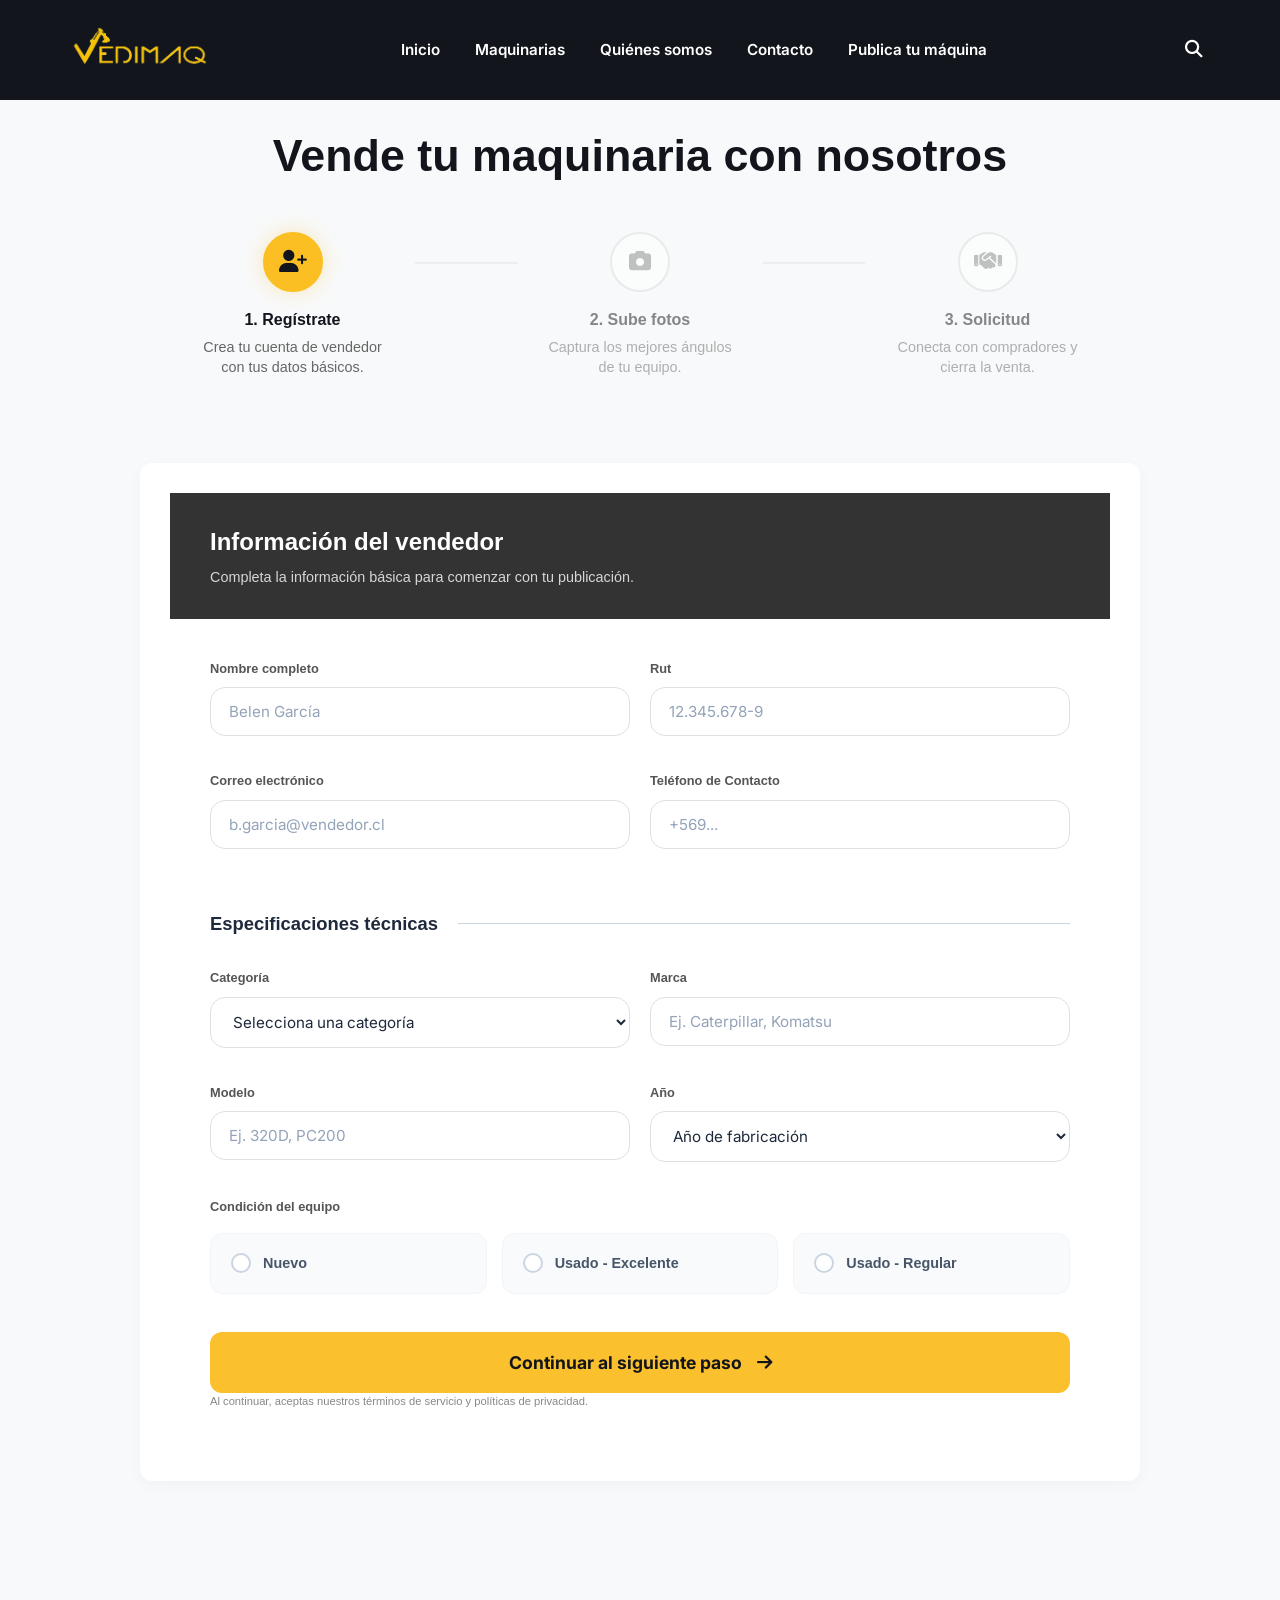
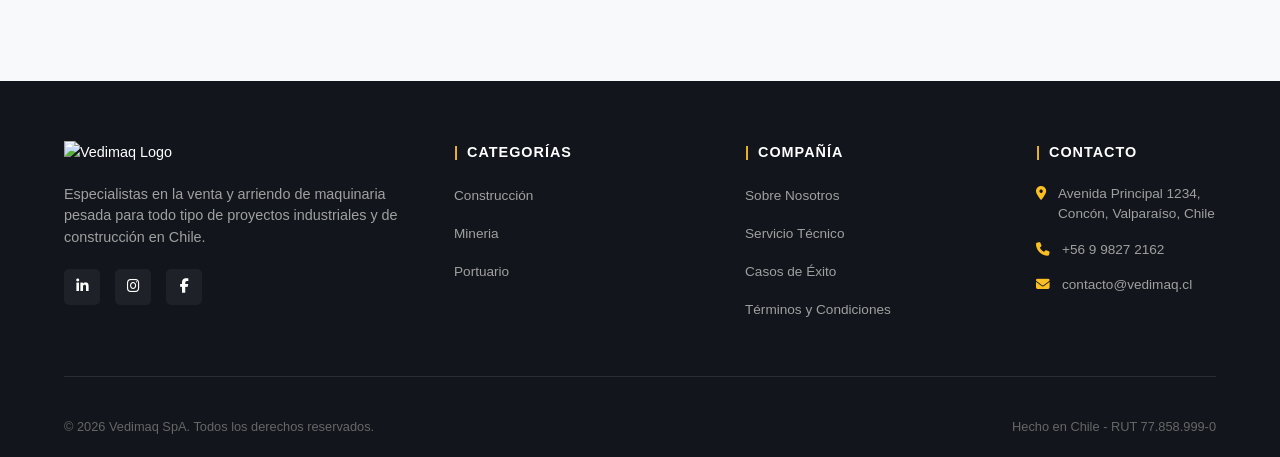
==== index1.html @ e7b6015c "Subiendo archivos del proyecto Vedimaq" ====
<!DOCTYPE html>
<html lang="es">

<head>
    <link rel="icon" type="image/x-icon" href="img-vedimaq/V-img.vedimac(1).png">
    <meta charset="UTF-8">
    <meta name="viewport" content="width=device-width, initial-scale=1.0">
    <title>Vedimaq — Maquinarias de alto rendimiento</title>
    <link rel="stylesheet" href="style.css">
    <link rel="stylesheet" href="style1.css">
    <link rel="stylesheet" href="quote-drawer.css">
    <link rel="stylesheet" href="https://cdnjs.cloudflare.com/ajax/libs/font-awesome/6.4.0/css/all.min.css">
</head>

<body>

    <header>
        <nav class="navbar">
            <div class="logo">
                <a href="index.html">
                    <img src="img-vedimaq/Vedimaq.logo-original.png" alt="Vedimaq Logo">
                </a>
            </div>

            <ul class="nav-links" id="navLinks">
                <li><a href="index.html">Inicio</a></li>
                <li><a href="index2.html">Maquinarias</a></li>
                <li><a href="index.html#nosotros">Quiénes somos</a></li>
                <li><a href="index.html#contacto">Contacto</a></li>
                <li><a href="index1.html">Publica tu máquina</a></li>
            </ul>

            <div class="header-actions">
                <div class="search-container" id="searchContainer">
                    <input type="text" class="search-input" id="searchInput" placeholder="Buscar maquinaria...">
                    <button type="button" class="search-icon-btn" id="searchIconBtn"><i
                            class="fa-solid fa-magnifying-glass"></i></button>
                </div>
                <div class="hamburger" id="hamburger">
                    <span></span>
                    <span></span>
                    <span></span>
                </div>
            </div>
        </nav>
    </header>

    <!-- PUBLISH FLOW MAIN -->
    <main class="publish-flow-main">
        <div class="container pb-container">
            <div class="vender-main-title">
                <h1>Vende tu maquinaria con nosotros</h1>
            </div>

            <!-- STEPS INDICATOR (RESTRUCTURED) -->
            <div class="pb-stepper-container">
                <div class="pb-step-item active" id="pbStepTab1" onclick="showPbStep(1)">
                    <div class="step-icon-circle"><i class="fa-solid fa-user-plus"></i></div>
                    <div class="step-info">
                        <h4>1. Regístrate</h4>
                        <p class="step-desc">Crea tu cuenta de vendedor con tus datos básicos.</p>
                    </div>
                </div>
                <div class="pb-step-line-v2" id="pbStepLine1"></div>
                <div class="pb-step-item" id="pbStepTab2" onclick="showPbStep(2)">
                    <div class="step-icon-circle"><i class="fa-solid fa-camera"></i></div>
                    <div class="step-info">
                        <h4>2. Sube fotos</h4>
                        <p class="step-desc">Captura los mejores ángulos de tu equipo.</p>
                    </div>
                </div>
                <div class="pb-step-line-v2" id="pbStepLine2"></div>
                <div class="pb-step-item" id="pbStepTab3" onclick="showPbStep(3)">
                    <div class="step-icon-circle"><i class="fa-solid fa-handshake"></i></div>
                    <div class="step-info">
                        <h4>3. Solicitud</h4>
                        <p class="step-desc">Conecta con compradores y cierra la venta.</p>
                    </div>
                </div>
            </div>

            <!-- CONTENT STEP 1: DETALLES -->
            <div id="pbStep1" class="pb-content-step active">
                <div class="pb-card pb-step-card-v2">
                    <div class="pb-card-header-dark">
                        <h3>Información del vendedor</h3>
                        <p>Completa la información básica para comenzar con tu publicación.</p>
                    </div>
                    <div class="pb-card-body">
                        <!-- Vendedor Info -->
                        <div class="pb-form-row">
                            <div class="pb-form-group">
                                <label>Nombre completo</label>
                                <input type="text" placeholder="Belen García">
                            </div>
                            <div class="pb-form-group">
                                <label>Rut</label>
                                <input type="text" placeholder="12.345.678-9">
                            </div>
                        </div>
                        <div class="pb-form-row">
                            <div class="pb-form-group">
                                <label>Correo electrónico</label>
                                <input type="email" placeholder="b.garcia@vendedor.cl">
                            </div>
                            <div class="pb-form-group">
                                <label>Teléfono de Contacto</label>
                                <input type="tel" placeholder="+569...">
                            </div>
                        </div>

                        <!-- Section Divider -->
                        <div class="pb-section-title">
                            <span>Especificaciones técnicas</span>
                            <div class="pb-title-line"></div>
                        </div>

                        <!-- Especificaciones -->
                        <div class="pb-form-row">
                            <div class="pb-form-group">
                                <label>Categoría</label>
                                <select class="pb-select">
                                    <option value="" disabled selected>Selecciona una categoría</option>
                                    <option value="excavadora">Excavadora</option>
                                    <option value="retroexcavadora">Retroexcavadora</option>
                                    <option value="bulldozer">Bulldozer</option>
                                </select>
                            </div>
                            <div class="pb-form-group">
                                <label>Marca</label>
                                <input type="text" placeholder="Ej. Caterpillar, Komatsu">
                            </div>
                        </div>
                        <div class="pb-form-row">
                            <div class="pb-form-group">
                                <label>Modelo</label>
                                <input type="text" placeholder="Ej. 320D, PC200">
                            </div>
                            <div class="pb-form-group">
                                <label>Año</label>
                                <select class="pb-select">
                                    <option value="" disabled selected>Año de fabricación</option>
                                    <option value="2024">2024</option>
                                    <option value="2023">2023</option>
                                    <option value="2022">2022</option>
                                    <option value="2021">2021</option>
                                    <option value="2020">2020</option>
                                    <option value="2019">2019</option>
                                    <option value="2018">2018</option>
                                    <option value="2017">2017</option>
                                    <option value="2016">2016</option>
                                    <option value="2015">2015</option>
                                    <option value="2014">2014</option>
                                </select>
                            </div>
                        </div>

                        <!-- Condición -->
                        <div class="pb-form-group">
                            <label>Condición del equipo</label>
                            <div class="condition-selector-v2">
                                <label class="condition-option-v2">
                                    <input type="radio" name="condition" value="nuevo">
                                    <span class="condition-box-v2"><span class="radio-circle"></span> Nuevo</span>
                                </label>
                                <label class="condition-option-v2">
                                    <input type="radio" name="condition" value="excelente">
                                    <span class="condition-box-v2"><span class="radio-circle"></span> Usado -
                                        Excelente</span>
                                </label>
                                <label class="condition-option-v2">
                                    <input type="radio" name="condition" value="regular">
                                    <span class="condition-box-v2"><span class="radio-circle"></span> Usado -
                                        Regular</span>
                                </label>
                            </div>
                        </div>

                        <button class="btn-yellow-full mt-4" onclick="showPbStep(2)">Continuar al siguiente paso <i
                                class="fa-solid fa-arrow-right"></i></button>
                        <p class="terms-text" style="font-size: 0.7rem; color: #888;">Al continuar, aceptas nuestros
                            términos de servicio y políticas de privacidad.</p>
                    </div>
                </div>
            </div>

            <!-- CONTENT STEP 2 -->
            <div id="pbStep2" class="pb-content-step" style="display: none;">
                <div class="pb-row">
                    <!-- Left Column -->
                    <div class="pb-col-left">
                        <div class="pb-card pb-white-card">
                            <div class="pb-card-header-clean">
                                <i class="fa-solid fa-location-dot"
                                    style="color: var(--yellow); margin-right: 10px;"></i>
                                <b>Detalles Técnicos y Ubicación</b>
                            </div>
                            <div class="pb-form-row">
                                <div class="pb-form-group">
                                    <label>Horas de uso / Km</label>
                                    <div class="pb-input-with-suffix">
                                        <input type="number" placeholder="Ej: 5200">
                                        <span class="suffix">HRS</span>
                                    </div>
                                </div>
                                <div class="pb-form-group">
                                    <label>Ubicación actual</label>
                                    <div class="pb-input-with-icon">
                                        <i class="fa-solid fa-location-dot"></i>
                                        <input type="text" placeholder="Ciudad, Región">
                                    </div>
                                </div>
                            </div>
                            <div class="pb-form-group">
                                <label>Accesorios </label>
                                <textarea rows="3"
                                    placeholder="Describa cucharas, martillos, terceras funciones, etc."></textarea>
                            </div>
                            <div class="pb-alert">
                                <i class="fa-solid fa-circle-info"></i>
                                <p>Incluir detalles como el historial de mantenimiento aumenta un 30% las posibilidades
                                    de venta.</p>
                            </div>
                        </div>

                        <div class="pb-card pb-white-card">
                            <div class="pb-card-header-clean">
                                <i class="fa-solid fa-image" style="color: var(--yellow); margin-right: 10px;"></i>
                                <b>Fotos y Multimedia</b>
                            </div>
                            <div class="pb-dragger">
                                <div class="dragger-icon">
                                    <i class="fa-solid fa-cloud-arrow-up"></i>
                                </div>
                                <h4>Arrastra tus fotos aquí</h4>
                                <p>Formatos soportados: JPG, PNG. Mínimo 4 fotos<br>(frente, perfiles, cabina, motor).
                                </p>
                                <button class="btn-dragger">Seleccionar archivos</button>
                            </div>

                            <div class="pb-gallery">
                                <div class="pb-gallery-item">
                                    <img src="img-vedimaq/grid-bg.png" alt="foto">
                                    <div class="badge-principal">PRINCIPAL</div>
                                </div>
                                <div class="pb-gallery-item empty">
                                    <i class="fa-solid fa-plus"></i>
                                </div>
                                <div class="pb-gallery-item empty">
                                    <i class="fa-solid fa-plus"></i>
                                </div>
                                <div class="pb-gallery-item empty">
                                    <i class="fa-solid fa-plus"></i>
                                </div>
                            </div>
                        </div>
                    </div>

                    <!-- Right Column -->
                    <div class="pb-col-right">
                        <div class="pb-summary-card">
                            <h3>Resumen de publicación</h3>
                            <div class="pb-summary-item">
                                <span class="label">PRECIO VENTA</span>
                                <div class="val-row">
                                    <input type="text" class="input-lg" value="$ 0">
                                    <i class="fa-solid fa-pencil pencil-icon" style="color: #fbc02d;"></i>
                                </div>
                                <span class="help-text">El precio final será validado por nuestro equipo
                                    comercial.</span>
                            </div>

                            <div class="pb-summary-item mt-4">
                                <div class="pb-map-box">
                                    <span class="label">MAPA DE UBICACIÓN</span>
                                    <div class="map-placeholder">
                                        <img src="img-vedimaq/grid-bg.png" alt="map">
                                        <i class="fa-solid fa-location-dot map-pin"></i>
                                    </div>
                                </div>
                            </div>

                            <div class="pb-summary-item mt-4">
                                <div class="pb-garantia-box">
                                    <i class="fa-solid fa-shield-check"></i>
                                    <div>
                                        <h4>Garantía Vedimaq</h4>
                                        <p>Todas las publicaciones pasan por un filtro técnico antes de ser activadas.
                                        </p>
                                    </div>
                                </div>
                            </div>

                            <div class="mt-4">
                                <button class="btn-yellow-full" onclick="showPbStep(3)">Publicar maquinaria <i
                                        class="fa-solid fa-check"></i></button>
                                <button class="btn-ghost-full mt-2" onclick="showPbStep(1)">Regresar al paso
                                    anterior</button>
                                <div class="text-center mt-3">
                                    <a href="#" class="link-cancel">Guardar borrador y salir</a>
                                </div>
                            </div>
                        </div>
                    </div>
                </div>
            </div>

            <!-- CONTENT STEP 3 -->
            <div id="pbStep3" class="pb-content-step" style="display: none;">
                <div class="pb-success-box">
                    <div class="success-icon-large">
                        <i class="fa-regular fa-circle-check"></i>
                    </div>
                    <h2>¡Solicitud Recibida!</h2>
                    <p class="desc">Gracias por confiar en Vedimaq. Tu maquinaria entrará en un proceso de
                        revisión<br>técnica por nuestros expertos. Te contactaremos en un plazo máximo de
                        <strong>48<br>horas</strong> para validar los datos y publicar tu equipo en nuestro marketplace.
                    </p>

                    <div class="pb-success-card">
                        <div class="card-header">
                            <i class="fa-regular fa-file-lines"></i> Resumen de la Maquinaria
                        </div>
                        <div class="card-body">
                            <img src="img-vedimaq/grid-bg.png" alt="Maquina" class="card-img">
                            <div class="card-details">
                                <div class="detail-grid">
                                    <div>
                                        <span class="label">VENDEDOR</span>
                                        <span class="val">Belén García</span>
                                    </div>
                                    <div>
                                        <span class="label">RUT</span>
                                        <span class="val">12.345.678-9</span>
                                    </div>
                                    <div>
                                        <span class="label">CORREO</span>
                                        <span class="val">b.garcia@vendedor.cl</span>
                                    </div>
                                    <div>
                                        <span class="label">UBICACIÓN</span>
                                        <span class="val">Concón, Valparaíso, Chile</span>
                                    </div>
                                    <div>
                                        <span class="label">EQUIPO</span>
                                        <span class="val">Excavadora Caterpillar 320D</span>
                                    </div>
                                    <div>
                                        <span class="label">ID SOLICITUD</span>
                                        <span class="val">#VMQ-892341</span>
                                    </div>
                                </div>
                            </div>
                        </div>
                        <div class="card-footer">
                            <span class="badge-revision">PENDIENTE DE REVISIÓN</span>
                            <span class="date-est"><i class="fa-regular fa-clock"></i> Publicación estimada: Miércoles
                                14 de Junio</span>
                        </div>
                    </div>

                    <div class="success-actions">
                        <button class="btn-yellow" onclick="window.location.href='index.html'">Volver al Inicio</button>
                    </div>

                </div>
            </div>

        </div>
    </main>

    <!-- FOOTER -->
    <!-- QUOTE DRAWER (SIDEBAR MODAL) -->
    <div class="quote-drawer-overlay" id="quoteOverlay"></div>
    <div class="quote-drawer" id="quoteDrawer">
        <div class="drawer-header">
            <h3 id="modalTitle">COTIZACIÓN · PASO 1/3</h3>
            <button class="close-drawer" id="closeDrawer"><i class="fa-solid fa-xmark"></i></button>
        </div>

        <!-- STEPS HEADER -->
        <div class="modal-steps">
            <div class="step-item active" id="stepIndicator1">
                <span class="step-num">1</span> 1. DATOS
            </div>
            <div class="step-item" id="stepIndicator2">
                <span class="step-num">2</span> 2. REVISAR
            </div>
            <div class="step-item" id="stepIndicator3">
                <span class="step-num">3</span> 3. ENVIADO
            </div>
        </div>

        <div class="drawer-body">
            <!-- STEP 1: DATOS -->
            <div id="step1Content" class="step-content active">
                <div class="modal-row">
                    <!-- Left: Form -->
                    <div class="modal-col-left">
                        <!-- TABS / SWITCH -->
                        <div class="drawer-tabs">
                            <button type="button" class="drawer-tab active" id="tabCompra">Quiero Comprar</button>
                            <button type="button" class="drawer-tab" id="tabArriendo">Quiero Arrendar</button>
                        </div>

                        <form id="quoteForm">
                            <input type="hidden" id="formType" value="compra">

                            <div class="form-group">
                                <label>Nombre o Empresa *</label>
                                <input type="text" id="inNombre" placeholder="Ej: Juan Pérez / Constructora SpA"
                                    required>
                            </div>

                            <div class="form-row">
                                <div class="form-group">
                                    <label>RUT *</label>
                                    <input type="text" id="inRut" placeholder="12.345.678-9" required>
                                </div>
                                <div class="form-group">
                                    <label>Email *</label>
                                    <input type="email" id="inEmail" placeholder="correo@empresa.cl" required>
                                </div>
                            </div>

                            <div class="form-group">
                                <label>Teléfono de contacto *</label>
                                <input type="tel" id="inTel" placeholder="+56 9 1234 5678" required>
                            </div>

                            <!-- ARRIENDO EXTRA FIELDS -->
                            <div id="arriendoFields" class="arriendo-extra-fields" style="display: none;">
                                <div class="form-group">
                                    <label>Ubicación del Proyecto *</label>
                                    <input type="text" id="inUbicacion" placeholder="Región / Comuna / Faena">
                                </div>

                                <div class="form-row">
                                    <div class="form-group">
                                        <label>Fecha de Inicio *</label>
                                        <input type="date" id="inFechaIni">
                                    </div>
                                    <div class="form-group">
                                        <label>Fecha de Término *</label>
                                        <input type="date" id="inFechaFin">
                                    </div>
                                </div>

                                <div class="duration-badge" id="durationBadge">
                                    <i class="fa-solid fa-clock"></i> Duración total: Selecciona fechas
                                </div>
                            </div>

                            <div class="form-group">
                                <label>Mensaje adicional</label>
                                <textarea id="inMensaje" rows="3"
                                    placeholder="Cuéntanos más sobre tus necesidades: tipo de faena, operador requerido..."></textarea>
                            </div>
                        </form>
                    </div>

                    <!-- Right: Summary Card -->
                    <div class="modal-col-right">
                        <div class="summary-card">
                            <div class="s-label">RESUMEN</div>
                            <div class="s-img">
                                <img id="sImage" src="img-vedimaq/grid-bg.png" alt="Máquina">
                            </div>
                            <div class="s-cat" id="dCategory">Categoría</div>
                            <h4 id="dProductName">Nombre del Equipo</h4>
                            <div class="s-badge" id="sServiceType">SERVICIO: COMPRA</div>

                            <hr class="s-divider">

                            <div class="s-label">PRECIO REFERENCIAL</div>
                            <div class="s-price" id="dProductPrice">Consultar</div>
                        </div>
                    </div>
                </div>

                <div class="drawer-footer">
                    <button type="button" class="btn-cancel" id="btnCancelDrawer">Cancelar</button>
                    <button type="button" class="btn-submit-drawer" id="btnNextStep">Continuar <i
                            class="fa-solid fa-arrow-right"></i></button>
                </div>
            </div>

            <!-- STEP 2: REVISAR -->
            <div id="step2Content" class="step-content" style="display: none;">
                <div class="modal-row">
                    <!-- Left: User Data -->
                    <div class="modal-col-left">
                        <h3 class="step-title">Resumen de Solicitud</h3>
                        <p class="step-desc">Por favor, revise los detalles de su solicitud antes de enviarla.</p>

                        <div class="review-box">
                            <h4 class="rb-title"><i class="fa-solid fa-circle-check" style="color: var(--yellow)"></i>
                                Información del Solicitante</h4>

                            <div class="rb-grid">
                                <div>
                                    <span class="rb-label">NOMBRE COMPLETO</span>
                                    <div class="rb-value" id="rNombre">---</div>
                                </div>
                                <div>
                                    <span class="rb-label">CORREO ELECTRÓNICO</span>
                                    <div class="rb-value" id="rEmail">---</div>
                                </div>
                                <div>
                                    <span class="rb-label">RUT</span>
                                    <div class="rb-value" id="rRut">---</div>
                                </div>
                                <div>
                                    <span class="rb-label">TELÉFONO</span>
                                    <div class="rb-value" id="rTel">---</div>
                                </div>
                            </div>

                            <div id="rArriendoBox" class="rb-arriendo-box" style="display: none;">
                                <span class="rb-label">UBICACIÓN DEL PROYECTO</span>
                                <div class="rb-value" id="rUbicacion">---</div>
                            </div>
                        </div>
                    </div>

                    <!-- Right: Cost Summary -->
                    <div class="modal-col-right">
                        <div class="cost-card">
                            <div class="cc-label">RESUMEN DE COSTOS</div>

                            <div class="cc-row" style="margin-top: 15px;">
                                <span>SUBTOTAL EQUIPO</span>
                                <span class="cc-val" id="cSubtotal">$0</span>
                            </div>
                            <div class="cc-row">
                                <span class="cc-iva">IVA (19%)</span>
                                <span class="cc-iva" id="cIva">$0</span>
                            </div>

                            <hr class="cc-divider">

                            <div class="cc-total-label">TOTAL ESTIMADO</div>
                            <div class="cc-total-val" id="cTotal">$0</div>
                            <div class="cc-iva-included">+ IVA Incluido</div>

                            <button type="button" class="btn-submit-final" id="btnSubmitFinal">
                                Enviar Solicitud <i class="fa-solid fa-arrow-right"></i>
                            </button>

                            <button type="button" class="btn-pdf-ghost">
                                <i class="fa-solid fa-download"></i> DESCARGAR PDF
                            </button>

                            <p class="cc-disclaimer">Al enviar esta solicitud, nuestro equipo técnico se contactará en
                                un plazo máximo de 2 horas hábiles.</p>
                        </div>
                    </div>
                </div>

                <div class="drawer-footer centered">
                    <button type="button" class="btn-link" id="btnPrevStep"><i class="fa-solid fa-arrow-left"></i>
                        Editar datos</button>
                </div>
            </div>

            <!-- STEP 3: ENVIADO -->
            <div id="step3Content" class="step-content text-center" style="display: none; padding: 40px 20px;">
                <div class="success-icon">
                    <i class="fa-solid fa-circle-check"></i>
                </div>
                <h2 class="success-title">¡Cotización enviada correctamente a tu correo!</h2>
                <p class="success-desc">Hemos enviado una copia con el PDF adjunto a <b id="sEmail">tu correo</b>.
                    Nuestro equipo técnico te contactará en menos de 2 horas hábiles.</p>
                <p class="success-folio" id="sFolio">Folio #VM-000000</p>

                <div class="success-actions">
                    <button type="button" class="btn-pdf-outline"><i class="fa-solid fa-download"></i> Descargar
                        PDF</button>
                    <button type="button" class="btn-submit-final" id="btnFinishModal">Ver más maquinaria</button>
                </div>
            </div>
        </div>
    </div>

    <footer class="main-footer">
        <div class="footer-container">
            <div class="footer-brand">
                <img src="img-vedimaq/vedimaq.logo-original.png" alt="Vedimaq Logo" class="footer-logo">
                <p>Especialistas en la venta y arriendo de maquinaria pesada para todo tipo de proyectos industriales y
                    de construcción en Chile.</p>
                <div class="social-icons">
                    <a href="#"><i class="fa-brands fa-linkedin-in"></i></a>
                    <a href="#"><i class="fa-brands fa-instagram"></i></a>
                    <a href="#"><i class="fa-brands fa-facebook-f"></i></a>
                </div>
            </div>

            <div class="footer-links-container">
                <div class="footer-column">
                    <h4>CATEGORÍAS</h4>
                    <ul>
                        <li><a href="#">Construcción</a></li>
                        <li><a href="#">Mineria</a></li>
                        <li><a href="#">Portuario</a></li>
                    </ul>
                </div>

                <div class="footer-column">
                    <h4>COMPAÑÍA</h4>
                    <ul>
                        <li><a href="#">Sobre Nosotros</a></li>
                        <li><a href="index3.html">Servicio Técnico</a></li>
                        <li><a href="#">Casos de Éxito</a></li>
                        <li><a href="#">Términos y Condiciones</a></li>
                    </ul>
                </div>

                <div class="footer-column contact-column">
                    <h4>CONTACTO</h4>
                    <ul>
                        <li><i class="fa-solid fa-location-dot"></i> Avenida Principal 1234,<br>Concón, Valparaíso,
                            Chile</li>
                        <li><i class="fa-solid fa-phone"></i> +56 9 9827 2162</li>
                        <li><i class="fa-solid fa-envelope"></i> contacto@vedimaq.cl</li>
                    </ul>
                </div>
            </div>
        </div>
        <div class="footer-bottom">
            <p>© 2026 Vedimaq SpA. Todos los derechos reservados.</p>
            <p>Hecho en Chile - RUT 77.858.999-0</p>
        </div>
    </footer>

    <script src="script.js"></script>
</body>

</html>
---- style.css ----
@import url('https://fonts.googleapis.com/css2?family=Inter:wght@400;600;700&display=swap');

:root {
    --dark: #12151B;
    --yellow: #FBBF24;
    --light: #F5F5F5;
    --white: #FFFFFF;
}

* {
    margin: 0;
    padding: 0;
    box-sizing: border-box;
    font-family: 'Segoe UI', Tahoma, Geneva, Verdana, sans-serif;
}

body {
    background-color: var(--white);
    color: var(--dark);
    line-height: 1.6;
}

/* NAVBAR & HEADER */
header {
    background-color: var(--dark);
    padding: 1rem 5%;
    position: fixed;
    width: 100%;
    top: 0;
    z-index: 1000;
}

.navbar {
    display: flex;
    justify-content: space-between;
    align-items: center;
}

.logo img {
    max-height: 60px; /* Increased logo size */
    width: auto;
}

.nav-links {
    display: flex;
    list-style: none;
    gap: 35px; /* Slightly more gap */
}

.nav-links a {
    color: #FFFFFF !important; /* Force white color */
    text-decoration: none;
    font-family: 'Inter', sans-serif;
    font-weight: 600; /* SemiBold */
    font-size: 0.95rem; /* Slightly larger */
    transition: color 0.3s, opacity 0.3s;
}

.nav-links a:hover {
    color: var(--yellow) !important;
    opacity: 0.9;
}

.header-actions {
    display: flex;
    align-items: center;
    gap: 20px;
}

.search-container {
    display: flex;
    align-items: center;
    background-color: transparent;
    border-radius: 20px;
    padding: 2px;
    transition: all 0.3s cubic-bezier(0.25, 0.8, 0.25, 1);
    border: 1px solid transparent;
}

.search-container.active {
    background-color: rgba(255, 255, 255, 0.05);
    border-color: rgba(255, 255, 255, 0.2);
}

.search-input {
    width: 0;
    opacity: 0;
    border: none;
    background: transparent;
    color: var(--white);
    outline: none;
    padding: 0;
    transition: all 0.3s cubic-bezier(0.25, 0.8, 0.25, 1);
}

.search-container.active .search-input {
    width: 180px;
    opacity: 1;
    padding: 5px 15px;
}

.search-input::placeholder {
    color: #888;
}

.search-icon-btn {
    background: none;
    border: none;
    color: var(--white);
    font-size: 1.1rem;
    cursor: pointer;
    padding: 8px 10px;
    transition: color 0.3s;
}

.search-icon-btn:hover {
    color: var(--yellow);
}

/* HERO SECTION */
.hero {
    background-color: var(--dark);
    min-height: 60vh;
    padding: 120px 5% 80px;
    color: var(--white);
}

.hero-main {
    display: flex;
    justify-content: space-between;
    align-items: center;
    margin-bottom: 60px;
    gap: 40px;
}

.hero-content {
    flex: 1;
    max-width: 600px;
}

.badge {
    display: inline-block;
    border: 1px solid rgba(251, 191, 36, 0.5);
    color: var(--yellow);
    padding: 6px 15px;
    border-radius: 20px;
    font-size: 0.75rem;
    font-weight: bold;
    margin-bottom: 25px;
    letter-spacing: 1px;
}

.badge i {
    margin-right: 5px;
}

.hero h1 {
    font-size: 3.5rem;
    line-height: 1.1;
    margin-bottom: 20px;
}

.hero h1 span {
    color: var(--yellow);
}

.hero p {
    font-size: 1.1rem;
    color: #ccc;
    margin-bottom: 30px;
    line-height: 1.6;
}

.btn-primary {
    background-color: var(--yellow);
    color: var(--dark);
    padding: 12px 25px;
    border: none;
    border-radius: 5px;
    font-weight: bold;
    text-decoration: none;
    display: inline-flex;
    align-items: center;
    gap: 10px;
    transition: background-color 0.3s;
}

.btn-primary:hover {
    background-color: #e5a913;
}

.hero-content .btn-primary {
    width: auto;
    max-width: 250px;
    padding: 15px 40px;
    justify-content: center;
}

.hero-image {
    flex: 1.2;
    display: flex;
    justify-content: center;
    align-items: center;
    position: relative; /* For the glow */
}

.hero-machinery {
    width: 100%;
    max-width: 650px;
    height: auto;
    object-fit: contain;
    filter: drop-shadow(0 0 20px rgba(251, 191, 36, 0.1));
    position: relative;
    z-index: 2;
}

.glow-circle {
    width: 450px;
    height: 450px;
    background: radial-gradient(circle, rgba(251, 191, 36, 0.15) 0%, rgba(251, 191, 36, 0) 70%);
    border-radius: 50%;
    position: absolute;
    top: -60px; /* Moved up as requested */
    z-index: 1;
}

/* Features Section */
.features-section {
    background-color: #F5F5F5;
    padding: 60px 5% 60px; /* Increased top padding */
    position: relative;
    z-index: 10;
}

.hero-features {
    display: grid;
    grid-template-columns: repeat(4, 1fr);
    gap: 20px;
    max-width: 1300px;
    margin: 0 auto;
}

.feature-card {
    background-color: #0B0F1A;
    border: 1px solid rgba(255,255,255,0.05);
    border-radius: 12px;
    padding: 25px 20px;
    display: flex;
    align-items: center;
    gap: 15px;
    transition: all 0.3s cubic-bezier(0.4, 0, 0.2, 1);
    text-decoration: none;
    box-shadow: 0 10px 30px rgba(0,0,0,0.1);
}

.feature-card:hover {
    transform: translateY(-5px);
    background-color: #161b25; /* Slightly lighter on hover */
    border-color: var(--yellow);
    box-shadow: 0 15px 40px rgba(0,0,0,0.2);
}

.feature-card i {
    color: var(--yellow);
    font-size: 1.8rem;
}

.feature-text h4 {
    font-size: 0.95rem;
    color: var(--white);
    margin-bottom: 4px;
    letter-spacing: 0.5px;
    font-weight: 700;
}

.feature-text p {
    font-size: 0.75rem;
    color: #a0a0a0;
    line-height: 1.3;
    font-weight: 500;
}

/* RESPONSIVE (MOBILE) */
.hamburger {
    display: none;
    flex-direction: column;
    cursor: pointer;
    gap: 5px;
}

.hamburger span {
    width: 25px;
    height: 3px;
    background-color: var(--white);
}

@media (max-width: 768px) {
    .hamburger {
        display: flex;
    }

    .nav-links {
        display: none;
        flex-direction: column;
        position: absolute;
        top: 60px;
        left: 0;
        width: 100%;
        background-color: var(--dark);
        padding: 20px;
        text-align: center;
        border-bottom: 1px solid rgba(255,255,255,0.1);
    }

    .nav-links.active {
        display: flex;
    }

    .contact-container {
        flex-direction: column;
    }
    
    .hero-main {
        flex-direction: column;
        text-align: left;
    }

    .hero-image {
        display: none; /* Hide the glow/image on mobile for better spacing */
    }

    .hero h1 {
        font-size: 2.5rem;
    }
    
    .hero {
        padding-top: 100px;
    }

    .hero-features {
        grid-template-columns: repeat(2, 1fr);
    }
}

@media (max-width: 480px) {
    .hero-features {
        grid-template-columns: 1fr;
    }
}

/* SECCIONES COMUNES */
.section-padding {
    padding: 60px 10%;
}

.section-dark {
    background-color: var(--dark);
    color: var(--white);
}

.section-title span {
    color: var(--yellow);
}

/* CATEGORÍAS SECTION */
.categorias-section {
    background-color: #f5f6f8;
    padding: 80px 10%;
}

.categorias-header {
    text-align: center;
    margin-bottom: 50px;
}

.categorias-header h2 {
    font-size: 2.5rem;
    color: var(--dark);
    margin-bottom: 10px;
}

.categorias-header h2 span {
    color: var(--yellow);
}

.categorias-header p {
    color: #666;
    font-size: 1rem;
}

.categorias-grid {
    display: grid;
    grid-template-columns: repeat(3, 1fr);
    gap: 30px;
}

.cat-link-wrapper {
    text-decoration: none;
    color: inherit;
    display: block;
}

.categoria-card {
    background-color: var(--white);
    border-radius: 12px;
    padding: 30px;
    box-shadow: 0 10px 30px rgba(0,0,0,0.05);
    display: flex;
    flex-direction: column;
    height: 100%;
    transition: transform 0.3s, box-shadow 0.3s, border-color 0.3s;
    border: 1px solid transparent;
}

.categoria-card:hover {
    transform: translateY(-5px);
    box-shadow: 0 15px 40px rgba(251, 191, 36, 0.15);
    border-color: var(--yellow);
}

.cat-card-header {
    display: flex;
    justify-content: space-between;
    align-items: flex-start;
    margin-bottom: 25px;
}

.cat-icon-wrapper {
    position: relative;
}

.cat-line {
    width: 25px;
    height: 3px;
    background-color: var(--yellow);
    margin-bottom: 15px;
    border-radius: 2px;
}

.cat-icon-wrapper i {
    font-size: 1.8rem;
    color: var(--yellow);
}

.cat-number {
    font-size: 3.5rem;
    font-weight: 800;
    color: #f0f0f4;
    line-height: 1;
}

.cat-card-body {
    flex-grow: 1;
    margin-bottom: 30px;
}

.cat-card-body h3 {
    font-size: 1.1rem;
    color: var(--dark);
    margin-bottom: 20px;
    letter-spacing: 0.5px;
    font-weight: 700;
}

.cat-list {
    list-style: none;
    padding: 0;
}

.cat-list li {
    color: #666;
    font-size: 0.9rem;
    margin-bottom: 15px;
    display: flex;
    align-items: center;
    gap: 10px;
}

.cat-list li i {
    color: var(--yellow);
    font-size: 0.75rem;
}

.cat-card-footer {
    display: flex;
    justify-content: space-between;
    align-items: center;
    padding-top: 20px;
    border-top: 1px solid #f0f0f0;
}

.cat-disponibles {
    font-size: 0.75rem;
    color: #999;
}

.cat-link {
    font-size: 0.8rem;
    font-weight: 700;
    color: var(--dark);
    text-decoration: none;
    display: flex;
    align-items: center;
    gap: 8px;
    transition: color 0.3s;
}

.cat-link:hover {
    color: var(--yellow);
}

@media (max-width: 1024px) {
    .categorias-grid {
        grid-template-columns: repeat(2, 1fr);
    }
}

@media (max-width: 768px) {
    .categorias-grid {
        grid-template-columns: 1fr;
    }
    .categorias-section {
        padding: 60px 5%;
    }
    .categorias-header h2 {
        font-size: 2rem;
    }
}

/* CONTACTO SECTION */
.contacto-section {
    background-color: var(--dark);
    padding: 100px 10%;
    color: var(--white);
}

.contacto-container {
    display: flex;
    justify-content: space-between;
    align-items: flex-start;
    gap: 60px;
}

.contacto-info {
    flex: 1;
    max-width: 500px;
}

.contacto-label {
    color: var(--yellow);
    font-size: 0.85rem;
    font-weight: 700;
    letter-spacing: 1px;
    display: block;
    margin-bottom: 15px;
}

.contacto-header h2 {
    font-size: 2.5rem;
    line-height: 1.2;
    margin-bottom: 20px;
}

.contacto-header p {
    color: #a0a0a0;
    font-size: 0.95rem;
    line-height: 1.6;
    margin-bottom: 40px;
}

.contacto-lista {
    display: flex;
    flex-direction: column;
    gap: 25px;
}

.contacto-item {
    display: flex;
    align-items: center;
    gap: 15px;
}

.contacto-icon {
    width: 45px;
    height: 45px;
    background-color: rgba(255, 255, 255, 0.05);
    border-radius: 8px;
    display: flex;
    justify-content: center;
    align-items: center;
    color: var(--yellow);
    font-size: 1.2rem;
}

.contacto-text span {
    display: block;
    color: #888;
    font-size: 0.7rem;
    letter-spacing: 1px;
    margin-bottom: 3px;
}

.contacto-text p {
    color: var(--white);
    font-size: 0.95rem;
    font-weight: 600;
    margin: 0;
}

.contacto-form-wrapper {
    flex: 1;
    background-color: #1a1d24;
    padding: 40px;
    border-radius: 12px;
    max-width: 500px;
    width: 100%;
}

.contacto-form-wrapper h3 {
    font-size: 1.4rem;
    margin-bottom: 30px;
}

.form-group {
    margin-bottom: 20px;
}

.form-group input,
.form-group textarea {
    width: 100%;
    background-color: rgba(0, 0, 0, 0.2);
    border: 1px solid rgba(255, 255, 255, 0.05);
    padding: 15px 20px;
    border-radius: 8px;
    color: var(--white);
    font-size: 0.95rem;
    transition: border-color 0.3s;
}

.form-group input:focus,
.form-group textarea:focus {
    outline: none;
    border-color: rgba(251, 191, 36, 0.5);
}

.form-group textarea {
    height: 120px;
    resize: vertical;
}

.btn-submit {
    width: 100%;
    background-color: var(--yellow);
    color: var(--dark);
    border: none;
    padding: 15px;
    border-radius: 8px;
    font-size: 1rem;
    font-weight: 700;
    cursor: pointer;
    transition: background-color 0.3s;
}

.btn-submit:hover {
    background-color: #e5a913;
}

@media (max-width: 900px) {
    .contacto-container {
        flex-direction: column;
    }
    .contacto-info,
    .contacto-form-wrapper {
        max-width: 100%;
    }
}

@media (max-width: 768px) {
    .contacto-section {
        padding: 60px 5%;
    }
    .contacto-header h2 {
        font-size: 2rem;
    }
}

/* CONÓCENOS SECTION */
.nosotros-section {
    background-color: var(--white);
    padding: 100px 10%;
    text-align: center;
}

.nosotros-label {
    color: var(--yellow);
    font-size: 0.85rem;
    font-weight: 700;
    letter-spacing: 1.5px;
    display: block;
    margin-bottom: 15px;
}

.nosotros-header h2 {
    font-size: 2.5rem;
    color: var(--dark);
    margin-bottom: 25px;
}

.nosotros-header h2 span {
    color: var(--yellow);
}

.nosotros-header p {
    color: #666;
    font-size: 1rem;
    line-height: 1.6;
    max-width: 800px;
    margin: 0 auto 50px;
}

.nosotros-cards {
    display: grid;
    grid-template-columns: repeat(3, 1fr);
    gap: 30px;
    margin-bottom: 50px;
}

.nosotros-card {
    background-color: #f8f9fa;
    padding: 35px 30px;
    border-radius: 12px;
    text-align: left;
    transition: transform 0.3s;
}

.nosotros-card:hover {
    transform: translateY(-5px);
}

.n-card-icon {
    width: 50px;
    height: 50px;
    background-color: var(--dark);
    border-radius: 12px;
    display: flex;
    justify-content: center;
    align-items: center;
    margin-bottom: 25px;
}

.n-card-icon i {
    color: var(--yellow);
    font-size: 1.4rem;
}

.nosotros-card h4 {
    font-size: 1.1rem;
    color: var(--dark);
    margin-bottom: 15px;
}

.nosotros-card p {
    font-size: 0.9rem;
    color: #666;
    line-height: 1.5;
}

.nosotros-banner {
    background-color: var(--dark);
    border-radius: 12px;
    padding: 40px;
    display: flex;
    align-items: center;
    gap: 30px;
    text-align: left;
}

.n-banner-logo {
    width: 80px;
    height: 80px;
    background-color: var(--yellow);
    border-radius: 50%;
    display: flex;
    justify-content: center;
    align-items: center;
    flex-shrink: 0;
}

.n-banner-logo span {
    color: var(--dark);
    font-weight: 900;
    font-size: 1.8rem;
    letter-spacing: -1px;
}

.n-banner-content h5 {
    color: var(--yellow);
    font-size: 0.85rem;
    font-weight: 700;
    letter-spacing: 1px;
    margin-bottom: 10px;
}

.n-banner-content p {
    color: var(--white);
    font-size: 0.95rem;
    line-height: 1.6;
    margin: 0;
}

/* STATS & TESTIMONIOS SECTION */
.stats-testimonios-section {
    background-color: var(--dark);
    padding: 80px 10%;
    color: var(--white);
}

.stats-grid {
    display: flex;
    justify-content: space-between;
    align-items: center;
    margin-bottom: 80px;
    padding-bottom: 40px;
    border-bottom: 1px solid rgba(255, 255, 255, 0.1);
}

.stat-item {
    text-align: left;
}

.stat-item h3 {
    color: var(--yellow);
    font-size: 2.8rem;
    font-weight: 800;
    margin-bottom: 5px;
    line-height: 1;
}

.stat-item p {
    color: #888;
    font-size: 0.75rem;
    letter-spacing: 1px;
    font-weight: 600;
}

.stat-divider {
    width: 1px;
    height: 50px;
    background-color: rgba(255, 255, 255, 0.1);
}

.testimonios-grid {
    display: grid;
    grid-template-columns: repeat(3, 1fr);
    gap: 30px;
}

.testimonio-card {
    background-color: rgba(255, 255, 255, 0.03);
    border-radius: 12px;
    padding: 35px 30px;
    display: flex;
    flex-direction: column;
}

.test-stars {
    color: var(--yellow);
    font-size: 0.9rem;
    margin-bottom: 20px;
    display: flex;
    gap: 4px;
}

.test-quote {
    color: #e0e0e0;
    font-size: 0.95rem;
    line-height: 1.6;
    font-style: italic;
    margin-bottom: 30px;
    flex-grow: 1;
}

.test-author h4 {
    color: var(--white);
    font-size: 0.95rem;
    margin-bottom: 5px;
}

.test-author span {
    color: #888;
    font-size: 0.8rem;
}

/* RESPONSIVE */
@media (max-width: 900px) {
    .nosotros-cards {
        grid-template-columns: repeat(2, 1fr);
    }
    .nosotros-banner {
        flex-direction: column;
        text-align: center;
        padding: 30px 20px;
    }
    .stats-grid {
        flex-wrap: wrap;
        gap: 30px;
    }
    .stat-divider {
        display: none;
    }
    .stat-item {
        width: 45%;
        text-align: center;
    }
    .testimonios-grid {
        grid-template-columns: repeat(2, 1fr);
    }
}

@media (max-width: 768px) {
    .nosotros-cards {
        grid-template-columns: 1fr;
    }
    .testimonios-grid {
        grid-template-columns: 1fr;
    }
    .stat-item {
        width: 100%;
        text-align: left; /* Keep left alignment on mobile similar to image */
    }
    .nosotros-header h2 {
        font-size: 2rem;
    }
}

/* MEJORES PRODUCTOS SECTION */
.productos-section {
    background-color: #fcfcfc;
    padding: 80px 10%;
}

.productos-header {
    display: flex;
    justify-content: space-between;
    align-items: flex-end;
    margin-bottom: 50px;
    flex-wrap: wrap;
    gap: 20px;
}

.p-header-text h2 {
    font-size: 2.5rem;
    color: var(--dark);
    margin-bottom: 10px;
}

.p-header-text h2 span {
    color: var(--yellow);
}

.p-header-text p {
    color: #666;
    font-size: 1rem;
    margin: 0;
}

.p-link-todos {
    color: var(--yellow);
    font-weight: 700;
    text-decoration: none;
    font-size: 0.95rem;
    display: flex;
    align-items: center;
    gap: 8px;
    transition: color 0.3s;
}

.p-link-todos:hover {
    color: #d19f18;
}

.product-grid {
    display: grid;
    grid-template-columns: repeat(3, 1fr);
    gap: 30px;
}

.product-card {
    background-color: var(--white);
    border-radius: 12px;
    overflow: hidden;
    transition: transform 0.3s, box-shadow 0.3s;
    display: flex;
    flex-direction: column;
    height: 100%;
    border: 1px solid #f0f0f0;
    cursor: pointer;
}

.product-card:hover {
    transform: translateY(-5px);
    box-shadow: 0 15px 40px rgba(0,0,0,0.1);
}

.product-img {
    position: relative;
    height: 220px;
    background-color: var(--dark);
    overflow: hidden;
}

.badge-top-left {
    position: absolute;
    top: 20px;
    left: 20px;
    font-size: 0.7rem;
    font-weight: 800;
    letter-spacing: 1px;
    color: var(--white);
    z-index: 2;
}

.badge-top-left.yellow-text {
    color: var(--yellow);
}

.badge-top-right {
    position: absolute;
    top: 20px;
    right: 20px;
    font-size: 0.65rem;
    font-weight: 800;
    letter-spacing: 1px;
    padding: 4px 8px;
    border-radius: 4px;
    z-index: 2;
}

.white-bg {
    background-color: var(--white);
    color: var(--dark);
}

.dark-bg {
    background-color: #2a2d34;
    color: var(--yellow);
}

.grid-bg {
    width: 100%;
    height: 100%;
    background-image: linear-gradient(rgba(255,255,255,0.05) 1px, transparent 1px),
    linear-gradient(90deg, rgba(255,255,255,0.05) 1px, transparent 1px);
    background-size: 25px 25px;
    background-position: center;
    display: flex;
    justify-content: center;
    align-items: center;
}

.tractor-icon {
    font-size: 6rem;
    color: transparent;
    -webkit-text-stroke: 2px var(--yellow);
    opacity: 0.9;
}

.product-info {
    padding: 25px 30px;
    display: flex;
    flex-direction: column;
    flex-grow: 1;
}

.p-info-header {
    display: flex;
    justify-content: space-between;
    align-items: center;
    margin-bottom: 15px;
}

.p-category {
    font-size: 0.7rem;
    color: #999;
    font-weight: 700;
    letter-spacing: 1px;
}

.badge-status {
    font-size: 0.65rem;
    font-weight: 800;
    padding: 4px 8px;
    border-radius: 4px;
    letter-spacing: 0.5px;
}

.yellow-bg {
    background-color: var(--yellow);
    color: var(--dark);
}

.product-info h3 {
    font-size: 1.25rem;
    color: var(--dark);
    margin-bottom: 25px;
}

.p-specs {
    display: grid;
    grid-template-columns: 1fr 1fr;
    gap: 15px 10px;
    margin-bottom: 30px;
}

.spec-item {
    display: flex;
    flex-direction: column;
    gap: 3px;
}

.spec-label {
    font-size: 0.65rem;
    color: #999;
    font-weight: 700;
    letter-spacing: 1px;
}

.spec-value {
    font-size: 0.85rem;
    color: var(--dark);
    font-weight: 600;
}

.p-footer {
    display: flex;
    justify-content: space-between;
    align-items: flex-end;
    margin-top: auto;
    padding-top: 25px;
    border-top: 1px solid #f0f0f0;
}

.p-price {
    display: flex;
    flex-direction: column;
}

.price-label {
    font-size: 0.65rem;
    color: #999;
    font-weight: 700;
    letter-spacing: 1px;
    margin-bottom: 4px;
}

.price-main {
    font-size: 1.3rem;
    font-weight: 800;
    color: var(--dark);
    line-height: 1;
    margin-bottom: 4px;
}

.price-sub {
    font-size: 0.75rem;
    color: #999;
}

.btn-cotizar-small {
    background-color: var(--yellow);
    color: var(--dark);
    border: none;
    padding: 8px 20px;
    border-radius: 6px;
    font-size: 0.85rem;
    font-weight: 700;
    cursor: pointer;
    transition: background-color 0.3s;
}

.btn-cotizar-small:hover {
    background-color: #e5a913;
}

@media (max-width: 1024px) {
    .product-grid {
        grid-template-columns: repeat(2, 1fr);
    }
}

@media (max-width: 768px) {
    .product-grid {
        grid-template-columns: 1fr;
    }
    .productos-section {
        padding: 60px 5%;
    }
    .p-header-text h2 {
        font-size: 2rem;
    }
    .p-link-todos {
        width: 100%;
        margin-top: 10px;
    }
}

/* FOOTER */
.main-footer {
    background-color: var(--dark);
    color: var(--white);
    padding: 60px 5% 20px;
    font-size: 0.9rem;
    margin-top: 60px;
}

.footer-container {
    display: flex;
    justify-content: space-between;
    flex-wrap: wrap;
    gap: 40px;
    margin-bottom: 40px;
    border-bottom: 1px solid rgba(255, 255, 255, 0.1);
    padding-bottom: 40px;
}

.footer-brand {
    flex: 1;
    min-width: 250px;
    max-width: 350px;
}

.footer-logo {
    width: 150px;
    margin-bottom: 20px;
}

.footer-brand p {
    color: #a0a0a0;
    margin-bottom: 20px;
    line-height: 1.5;
}

.social-icons {
    display: flex;
    gap: 15px;
}

.social-icons a {
    display: flex;
    align-items: center;
    justify-content: center;
    width: 36px;
    height: 36px;
    background-color: rgba(255, 255, 255, 0.05);
    color: var(--white);
    border-radius: 5px;
    text-decoration: none;
    transition: background-color 0.3s;
}

.social-icons a:hover {
    background-color: var(--yellow);
    color: var(--dark);
}

.footer-links-container {
    display: flex;
    flex: 2;
    justify-content: space-between;
    flex-wrap: wrap;
    gap: 30px;
}

.footer-column {
    min-width: 180px;
}

.footer-column h4 {
    color: var(--white);
    margin-bottom: 20px;
    font-size: 0.9rem;
    font-weight: 600;
    letter-spacing: 1px;
    display: flex;
    align-items: center;
}

.footer-column h4::before {
    content: '|';
    color: var(--yellow);
    margin-right: 8px;
    font-weight: bold;
}

.footer-column ul {
    list-style: none;
}

.footer-column ul li {
    margin-bottom: 15px;
}

.footer-column ul li a {
    color: #a0a0a0;
    text-decoration: none;
    transition: color 0.3s;
    font-size: 0.85rem;
}

.footer-column ul li a:hover {
    color: var(--yellow);
}

.contact-column ul li {
    display: flex;
    gap: 12px;
    color: #a0a0a0;
    align-items: flex-start;
    font-size: 0.85rem;
    line-height: 1.5;
}

.contact-column ul li i {
    color: var(--yellow);
    margin-top: 3px;
}

.footer-bottom {
    display: flex;
    justify-content: space-between;
    align-items: center;
    flex-wrap: wrap;
    gap: 20px;
    color: #666;
    font-size: 0.8rem;
}

@media (max-width: 900px) {
    .footer-container {
        flex-direction: column;
    }
    .footer-links-container {
        flex-direction: column;
        gap: 40px;
    }
}

/* RESPONSIVE HERO (MOBILE) */
@media (max-width: 768px) {
    .hero {
        position: relative;
        overflow: hidden;
        padding-top: 140px;
        min-height: 80vh;
        display: flex;
        align-items: center;
    }

    .hero-main {
        flex-direction: column;
        text-align: center;
        gap: 20px;
    }

    .hero-image {
        position: absolute;
        bottom: -50px;
        right: -100px;
        width: 140%;
        opacity: 0.15;
        z-index: 1;
        pointer-events: none;
    }

    .hero-machinery {
        max-width: 1000px;
    }

    .hero-content {
        position: relative;
        z-index: 10;
        max-width: 100%;
    }

    .hero h1 {
        font-size: 2.8rem;
    }
}

/* ==========================================================================
   ANTIGRAVITY ANIMATIONS
   ========================================================================== */
@keyframes antigravityEntry {
    0% {
        opacity: 0;
        transform: translateY(20px) scale(0.98);
    }
    100% {
        opacity: 1;
        transform: translateY(0) scale(1);
    }
}

.card-entry {
    opacity: 0;
    animation: antigravityEntry 0.6s cubic-bezier(0.23, 1, 0.32, 1) forwards;
}

.page-link.active {
    background-color: var(--yellow) !important;
    color: var(--dark) !important;
    border-color: var(--yellow) !important;
}
---- style1.css ----
/* ==========================================================================
   STYLE1.CSS - PUBLICA TU MÁQUINA (NUEVO FLUJO TIPO ANT DESIGN)
   ========================================================================== */

body {
    background-color: #f8f9fa; /* Fondo gris muy claro para contrastar las cards */
    color: #1A1A1A;
}

.publish-flow-main {
    padding: 120px 5% 100px; /* Space for fixed header */
    background-color: #f8f9fa;
}

/* MAIN TITLE */
.vender-main-title {
    text-align: center;
    margin-bottom: 40px;
}

.vender-main-title h1 {
    font-size: 2.8rem;
    color: var(--dark);
    font-weight: 800;
}

/* STEPPER V2 */
.pb-stepper-container {
    display: flex;
    justify-content: space-between;
    align-items: flex-start;
    max-width: 900px;
    margin: 0 auto 60px;
    gap: 20px;
}

/* CARD V2 WITH DARK HEADER */
.pb-step-card-v2 {
    background-color: #fff;
    border-radius: 20px;
    box-shadow: 0 20px 60px rgba(0, 0, 0, 0.07);
    overflow: hidden;
    margin-bottom: 40px;
}

/* SECTION TITLES */
.pb-section-title {
    display: flex;
    align-items: center;
    gap: 20px;
    margin: 45px 0 30px;
}

.pb-section-title span {
    font-size: 1.15rem;
    font-weight: 700;
    color: #1e293b;
    white-space: nowrap;
}

.pb-title-line {
    flex: 1;
    height: 1px;
    background-color: #cbd5e1;
}

/* FORM REFINEMENTS */
.pb-form-group label {
    font-weight: 600;
    color: #334155;
    font-size: 0.9rem;
    margin-bottom: 10px;
}

.pb-form-group input,
.pb-form-group textarea,
.pb-select {
    background-color: #f4f7f9; /* Precise grey as requested */
    border: 1px solid transparent;
    border-radius: 12px;
    padding: 16px 20px;
    font-size: 1rem;
    color: #1e293b;
    transition: all 0.2s ease-in-out;
}

.pb-form-group input::placeholder {
    color: #94a3b8;
}

.pb-form-group input:focus,
.pb-select:focus {
    background-color: #fff;
    border-color: #fbc02d;
    box-shadow: 0 0 0 4px rgba(251, 192, 45, 0.1);
}

/* CONDITION SELECTOR V2 */
.condition-selector-v2 {
    display: flex;
    gap: 15px;
    margin-top: 15px;
}

.condition-option-v2 {
    flex: 1;
    cursor: pointer;
}

.condition-option-v2 input {
    display: none;
}

.condition-box-v2 {
    display: flex;
    align-items: center;
    gap: 12px;
    padding: 18px 20px;
    background-color: #f8fafc;
    border: 1px solid #f1f5f9;
    border-radius: 12px;
    font-size: 0.9rem;
    font-weight: 600;
    color: #475569;
    transition: all 0.3s;
}

.radio-circle {
    width: 20px;
    height: 20px;
    border: 2px solid #cbd5e1;
    border-radius: 50%;
    display: inline-block;
    position: relative;
    background-color: #fff;
    transition: all 0.3s;
}

.condition-option-v2 input:checked + .condition-box-v2 {
    background-color: #fff;
    border-color: var(--yellow);
    box-shadow: 0 4px 15px rgba(251, 191, 36, 0.1);
}

.condition-option-v2 input:checked + .condition-box-v2 .radio-circle {
    border-color: var(--yellow);
}

.condition-option-v2 input:checked + .condition-box-v2 .radio-circle::after {
    content: '';
    width: 10px;
    height: 10px;
    background-color: var(--yellow);
    border-radius: 50%;
    position: absolute;
    top: 50%;
    left: 50%;
    transform: translate(-50%, -50%);
}

.pb-card-header-dark {
    background-color: #333;
    color: #fff;
    padding: 30px 40px;
    display: block;
}

.pb-card-header-dark h3 {
    font-size: 1.5rem;
    margin-bottom: 5px;
}

.pb-card-header-dark p {
    font-size: 0.9rem;
    opacity: 0.8;
}

.pb-card-body {
    padding: 40px;
}

.pb-step-item {
    flex: 1;
    display: flex;
    flex-direction: column;
    align-items: center;
    text-align: center;
    gap: 15px;
    opacity: 0.5;
    transition: opacity 0.3s;
    cursor: pointer;
}

.pb-step-item.active {
    opacity: 1;
}

.step-icon-circle {
    width: 60px;
    height: 60px;
    background-color: #fff;
    border: 2px solid #ddd;
    border-radius: 50%;
    display: flex;
    justify-content: center;
    align-items: center;
    font-size: 1.4rem;
    color: #888;
    transition: all 0.3s;
}

.pb-step-item.active .step-icon-circle {
    background-color: var(--yellow);
    border-color: var(--yellow);
    color: var(--dark);
    box-shadow: 0 0 20px rgba(251, 191, 36, 0.3);
}

.pb-step-item.completed .step-icon-circle {
    border-color: var(--yellow);
    color: var(--yellow);
}

.step-info h4 {
    font-size: 1rem;
    font-weight: 700;
    margin-bottom: 5px;
    color: var(--dark);
}

.step-desc {
    font-size: 0.8rem;
    color: #888;
    line-height: 1.4;
    max-width: 200px;
}

.pb-step-line-v2 {
    flex: 0.5;
    height: 2px;
    background-color: #eee;
    margin-top: 30px;
}

.pb-step-line-v2.completed {
    background-color: var(--yellow);
}

/* WHITE CARD REFINEMENT */
.pb-white-card {
    background-color: #fff;
    border-radius: 20px;
    box-shadow: 0 10px 40px rgba(0, 0, 0, 0.04);
    overflow: hidden;
    margin-bottom: 30px;
}

.pb-card-header-clean {
    padding: 30px 40px 10px;
    display: flex;
    align-items: center;
    gap: 12px;
}

.pb-card-header-clean i {
    font-size: 1.2rem;
    color: #1e293b;
}

.pb-card-header-clean b {
    font-size: 1.1rem;
    font-weight: 800;
    color: var(--dark);
    line-height: 1;
}

.pb-card-header-clean p {
    color: #888;
    font-size: 0.9rem;
    margin-top: 5px;
}

.pb-container {
    max-width: 1000px;
    margin: 0 auto;
}

/* STEPS (Ant Design Style) */
.pb-steps {
    display: flex;
    justify-content: space-between;
    align-items: center;
    margin-bottom: 50px;
    padding: 0 50px;
}

.pb-step {
    display: flex;
    flex-direction: column;
    align-items: center;
    gap: 10px;
    z-index: 2;
    cursor: pointer;
}

.pb-step-icon {
    width: 45px;
    height: 45px;
    border-radius: 50%;
    background-color: #fff;
    border: 2px solid #ddd;
    display: flex;
    justify-content: center;
    align-items: center;
    font-size: 1.2rem;
    color: #aaa;
    transition: all 0.3s;
}

.pb-step.completed .pb-step-icon {
    border-color: #FBBF24;
    color: #FBBF24;
}

.pb-step.active .pb-step-icon {
    background-color: #FBBF24;
    border-color: #FBBF24;
    color: #fff;
    box-shadow: 0 0 0 4px rgba(251, 191, 36, 0.2);
}

.pb-step-text {
    font-size: 0.85rem;
    font-weight: 600;
    color: #888;
}

.pb-step.active .pb-step-text,
.pb-step.completed .pb-step-text {
    color: #1A1A1A;
}

.pb-step-line {
    flex: 1;
    height: 2px;
    background-color: #eee;
    margin: -25px 15px 0;
    z-index: 1;
}

.pb-step-line.completed {
    background-color: #FBBF24;
}

/* LAYOUT 2 COLUMNAS */
.pb-row {
    display: flex;
    gap: 30px;
}

.pb-col-left {
    flex: 8;
    display: flex;
    flex-direction: column;
    gap: 25px;
}

.pb-col-right {
    flex: 4;
}

/* CARDS */
.pb-card {
    background-color: #fff;
    border-radius: 12px;
    padding: 30px;
    box-shadow: 0 4px 15px rgba(0,0,0,0.03);
}

.pb-card-header {
    font-size: 1.1rem;
    font-weight: 700;
    margin-bottom: 25px;
    display: flex;
    align-items: center;
    gap: 10px;
}

/* FORMS */
.pb-form-row {
    display: flex;
    gap: 20px;
    margin-bottom: 20px;
}

.pb-form-group {
    flex: 1;
    margin-bottom: 15px;
}

.pb-form-group label {
    display: block;
    font-size: 0.8rem;
    font-weight: 700;
    color: #555;
    margin-bottom: 8px;
}

.pb-form-group input,
.pb-form-group textarea,
.pb-select {
    width: 100%;
    padding: 14px 18px;
    border: 1px solid #e0e0e0;
    border-radius: 15px; /* Esquinas bien redondeadas como en la imagen */
    font-family: 'Inter', sans-serif;
    font-size: 0.95rem;
    outline: none;
    transition: all 0.3s;
    background-color: #fff;
}

.pb-form-group input:focus,
.pb-form-group textarea:focus,
.pb-select:focus {
    border-color: var(--yellow);
    box-shadow: 0 0 0 4px rgba(251, 191, 36, 0.1);
}

.pb-input-with-suffix,
.pb-input-with-icon {
    position: relative;
    display: flex;
    align-items: center;
}

.pb-input-with-suffix input {
    padding-right: 50px;
}

.pb-input-with-suffix .suffix {
    position: absolute;
    right: 15px;
    font-size: 0.8rem;
    color: #aaa;
    font-weight: 700;
}

.pb-input-with-icon input {
    padding-left: 40px;
}

.pb-input-with-icon i {
    position: absolute;
    left: 15px;
    color: #aaa;
}

.pb-alert {
    background-color: #fff9e6;
    border: 1px solid rgba(251, 191, 36, 0.3);
    padding: 15px;
    border-radius: 8px;
    display: flex;
    gap: 15px;
    align-items: flex-start;
    margin-top: 10px;
}

.pb-alert i {
    color: #e67e22;
    margin-top: 2px;
}

.pb-alert p {
    font-size: 0.85rem;
    color: #666;
    margin: 0;
    line-height: 1.5;
}

/* DRAGGER */
.pb-dragger {
    border: 2px dashed #ddd;
    border-radius: 12px;
    padding: 40px 20px;
    text-align: center;
    background-color: #fafafa;
    transition: all 0.3s;
    cursor: pointer;
    margin-bottom: 20px;
}

.pb-dragger:hover {
    border-color: #FBBF24;
    background-color: #fffdf5;
}

.dragger-icon i {
    font-size: 40px;
    color: #aaa;
    margin-bottom: 15px;
}

.pb-dragger h4 {
    font-size: 1rem;
    color: #333;
    margin-bottom: 5px;
}

.pb-dragger p {
    font-size: 0.8rem;
    color: #888;
    margin-bottom: 20px;
}

.btn-dragger {
    background-color: #FBBF24;
    border: none;
    padding: 10px 25px;
    border-radius: 6px;
    font-weight: 600;
    font-family: 'Inter', sans-serif;
    cursor: pointer;
}

/* GALLERY */
.pb-gallery {
    display: grid;
    grid-template-columns: repeat(4, 1fr);
    gap: 15px;
}

.pb-gallery-item {
    position: relative;
    aspect-ratio: 1;
    border-radius: 8px;
    overflow: hidden;
    background-color: #f0f0f0;
}

.pb-gallery-item img {
    width: 100%;
    height: 100%;
    object-fit: cover;
}

.pb-gallery-item.empty {
    display: flex;
    justify-content: center;
    align-items: center;
    border: 1px dashed #ccc;
    background-color: #fafafa;
}

.pb-gallery-item.empty i {
    font-size: 24px;
    color: #ccc;
}

.badge-principal {
    position: absolute;
    bottom: 0;
    left: 0;
    width: 100%;
    background-color: #FBBF24;
    color: #1A1A1A;
    font-size: 0.65rem;
    font-weight: 800;
    text-align: center;
    padding: 4px 0;
}

/* RIGHT COLUMN SUMMARY */
.pb-summary-card {
    background-color: #fff;
    border-radius: 20px;
    padding: 40px;
    box-shadow: 0 10px 40px rgba(0, 0, 0, 0.04);
}

.pb-summary-card h3 {
    font-size: 1.1rem;
    font-weight: 800;
    margin-bottom: 25px;
    border-bottom: 1px solid #f1f5f9;
    padding-bottom: 15px;
    color: #1e293b;
}

.pb-summary-item {
    margin-bottom: 25px;
}

.pb-summary-item .label {
    font-size: 0.75rem;
    color: #94a3b8;
    font-weight: 700;
    text-transform: uppercase;
    letter-spacing: 0.5px;
    display: block;
    margin-bottom: 8px;
}

.val-row {
    display: flex;
    justify-content: space-between;
    align-items: center;
    background-color: #f4f7f9;
    padding: 12px 18px;
    border-radius: 12px;
}

.input-lg {
    font-size: 1.3rem !important;
    font-weight: 800;
    color: #1e293b;
    border: none;
    background: transparent;
    width: 80%;
    outline: none;
}

.help-text {
    font-size: 0.7rem;
    color: #aaa;
    display: block;
    margin-top: 8px;
    line-height: 1.4;
}

.btn-yellow-full {
    width: 100%;
    background-color: #fbc02d; /* Accurate yellow */
    color: var(--dark);
    border: none;
    padding: 20px;
    border-radius: 12px;
    font-weight: 700;
    font-family: 'Inter', sans-serif;
    cursor: pointer;
    transition: all 0.3s cubic-bezier(0.4, 0, 0.2, 1);
    display: flex;
    justify-content: center;
    align-items: center;
    gap: 15px;
    font-size: 1.1rem;
}

.btn-yellow-full:hover {
    background-color: #f9a825;
    transform: translateY(-3px);
    box-shadow: 0 10px 30px rgba(251, 192, 45, 0.3);
}

.btn-ghost-full {
    width: 100%;
    background-color: transparent;
    color: #555;
    border: 1px solid #ddd;
    padding: 15px;
    border-radius: 8px;
    font-weight: 600;
    font-family: 'Inter', sans-serif;
    cursor: pointer;
    transition: all 0.3s;
}

.link-cancel {
    font-size: 0.85rem;
    color: #888;
    text-decoration: none;
}
.link-cancel:hover {
    color: #ff6b6b;
    text-decoration: underline;
}

.mt-2 { margin-top: 10px; }
.mt-3 { margin-top: 20px; }
.mt-4 { margin-top: 30px; }
.text-center { text-align: center; }

/* MAP */
.pb-map-box .label {
    font-size: 0.7rem;
    color: #aaa;
    font-weight: 700;
    display: block;
    margin-bottom: 10px;
}

.map-placeholder {
    position: relative;
    height: 120px;
    border-radius: 8px;
    overflow: hidden;
    background-color: #e5e5e5;
}

.map-placeholder img {
    width: 100%;
    height: 100%;
    object-fit: cover;
    opacity: 0.7;
}

.map-pin {
    position: absolute;
    top: 50%;
    left: 50%;
    transform: translate(-50%, -50%);
    font-size: 24px;
    color: #e67e22;
}

/* GARANTIA BOX */
.pb-garantia-box {
    background-color: #fff3ed;
    border-radius: 12px;
    padding: 20px;
    display: flex;
    gap: 15px;
    align-items: flex-start;
}

.pb-garantia-box i {
    color: #e67e22;
    font-size: 20px;
    margin-top: 3px;
}

.pb-garantia-box h4 {
    font-size: 0.9rem;
    color: #d35400;
    margin-bottom: 5px;
}

.pb-garantia-box p {
    font-size: 0.8rem;
    color: #d35400;
    line-height: 1.4;
    opacity: 0.8;
}

/* ==========================================================================
   SUCCESS STEP (Paso 3)
   ========================================================================== */
.pb-success-box {
    max-width: 800px;
    margin: 0 auto;
    text-align: center;
    background-color: #fff;
    padding: 60px 40px;
    border-radius: 12px;
    box-shadow: 0 4px 15px rgba(0,0,0,0.03);
}

.success-icon-large {
    font-size: 70px;
    color: #FBBF24; /* El diseño dice icono check sobre con amarillo */
    margin-bottom: 20px;
}

.pb-success-box h2 {
    font-size: 2rem;
    margin-bottom: 15px;
}

.pb-success-box .desc {
    color: #666;
    line-height: 1.6;
    margin-bottom: 40px;
}

.pb-success-card {
    border: 1px solid #eaeaea;
    border-radius: 12px;
    text-align: left;
    margin-bottom: 40px;
}

.pb-success-card .card-header {
    padding: 15px 20px;
    border-bottom: 1px solid #eaeaea;
    font-weight: 700;
    font-size: 0.95rem;
    display: flex;
    align-items: center;
    gap: 10px;
}

.pb-success-card .card-body {
    padding: 20px;
    display: flex;
    gap: 20px;
}

.pb-success-card .card-img {
    width: 200px;
    height: 120px;
    object-fit: cover;
    border-radius: 8px;
}

.detail-grid {
    display: grid;
    grid-template-columns: 1fr 1fr;
    gap: 20px 40px;
    align-items: center;
}

.detail-grid .label {
    display: block;
    font-size: 0.7rem;
    color: #aaa;
    font-weight: 700;
    margin-bottom: 5px;
}

.detail-grid .val {
    font-size: 0.9rem;
    font-weight: 700;
}

.pb-success-card .card-footer {
    padding: 15px 20px;
    background-color: #fafafa;
    border-top: 1px solid #eaeaea;
    border-bottom-left-radius: 12px;
    border-bottom-right-radius: 12px;
    display: flex;
    align-items: center;
    gap: 20px;
}

.badge-revision {
    background-color: #fff9e6;
    color: #d97706;
    padding: 5px 15px;
    border-radius: 20px;
    font-size: 0.75rem;
    font-weight: 800;
}

.date-est {
    font-size: 0.85rem;
    color: #666;
}

.success-actions {
    display: flex;
    justify-content: center;
    gap: 20px;
    margin-bottom: 50px;
}

.success-actions .btn-yellow {
    background-color: #FBBF24;
    color: #1A1A1A;
    border: none;
    padding: 15px 30px;
    border-radius: 8px;
    font-weight: 600;
    font-family: 'Inter', sans-serif;
    cursor: pointer;
}

.success-actions .btn-outline {
    background-color: transparent;
    color: #1A1A1A;
    border: 1px solid #ddd;
    padding: 15px 30px;
    border-radius: 8px;
    font-weight: 600;
    font-family: 'Inter', sans-serif;
    cursor: pointer;
}

.success-help {
    border-top: 1px solid #eaeaea;
    padding-top: 30px;
}

.success-help p {
    color: #888;
    font-size: 0.9rem;
    margin-bottom: 15px;
}

.help-links {
    display: flex;
    justify-content: center;
    gap: 30px;
}

.help-links a {
    color: #FBBF24;
    text-decoration: none;
    font-weight: 600;
    font-size: 0.95rem;
    display: flex;
    align-items: center;
    gap: 8px;
}

/* RESPONSIVE */
@media (max-width: 900px) {
    .pb-row {
        flex-direction: column;
    }
    
    .pb-steps {
        padding: 0 10px;
    }
    
    .pb-step-text {
        font-size: 0.75rem;
    }
    
    .pb-form-row {
        flex-direction: column;
        gap: 15px;
    }
    
    .pb-gallery {
        grid-template-columns: repeat(2, 1fr);
    }
    
    .pb-success-card .card-body {
        flex-direction: column;
    }
    
    .pb-success-card .card-img {
        width: 100%;
        height: auto;
    }
    
    .detail-grid {
        grid-template-columns: 1fr;
        gap: 15px;
    }
    
    .pb-success-card .card-footer {
        flex-direction: column;
        align-items: flex-start;
        gap: 10px;
    }
    
    .success-actions {
        flex-direction: column;
    }
}

/* HELP SECTION */
.vender-help {
    padding: 60px 5%;
    background-color: #f8f9fa;
}

.help-box {
    background-color: #fff;
    border-radius: 12px;
    padding: 30px 40px;
    display: flex;
    justify-content: space-between;
    align-items: center;
    box-shadow: 0 4px 15px rgba(0,0,0,0.03);
}

.help-text-content h3 {
    font-size: 1.2rem;
    margin-bottom: 5px;
}

.help-text-content p {
    font-size: 0.9rem;
    color: #666;
}

.help-actions {
    display: flex;
    gap: 15px;
}

.btn-help-outline {
    background-color: transparent;
    border: 1px solid #ddd;
    padding: 12px 25px;
    border-radius: 8px;
    font-weight: 600;
    cursor: pointer;
    display: flex;
    align-items: center;
    gap: 10px;
}

.btn-help-green {
    background-color: #25D366;
    color: white;
    border: none;
    padding: 12px 25px;
    border-radius: 8px;
    font-weight: 600;
    cursor: pointer;
    display: flex;
    align-items: center;
    gap: 10px;
}

@media (max-width: 768px) {
    .help-box {
        flex-direction: column;
        text-align: center;
        gap: 20px;
    }
    
    .help-actions {
        flex-direction: column;
        width: 100%;
    }
    
    .help-actions button {
        width: 100%;
        justify-content: center;
    }
}
---- quote-drawer.css ----
/* ==========================================================================
   QUOTE MODAL (3 STEPS)
   ========================================================================== */

.quote-drawer-overlay {
    position: fixed;
    top: 0; left: 0; width: 100%; height: 100%;
    background-color: rgba(26, 26, 26, 0.8);
    backdrop-filter: blur(5px);
    z-index: 2000;
    opacity: 0;
    visibility: hidden;
    transition: all 0.3s ease;
}

.quote-drawer-overlay.active {
    opacity: 1;
    visibility: visible;
}

.quote-drawer {
    position: fixed;
    top: 50%;
    left: 50%;
    transform: translate(-50%, -50%) scale(0.95);
    width: 95%;
    max-width: 900px;
    max-height: 90vh;
    background-color: #fff;
    z-index: 2001;
    border-radius: 12px;
    box-shadow: 0 20px 40px rgba(0,0,0,0.2);
    opacity: 0;
    visibility: hidden;
    transition: all 0.3s cubic-bezier(0.25, 0.8, 0.25, 1);
    display: flex;
    flex-direction: column;
    overflow: hidden;
}

.quote-drawer.active {
    transform: translate(-50%, -50%) scale(1);
    opacity: 1;
    visibility: visible;
}

/* HEADER & STEPS */
.drawer-header {
    background-color: var(--dark);
    color: var(--white);
    padding: 20px 30px;
    display: flex;
    justify-content: space-between;
    align-items: center;
}

.drawer-header h3 {
    font-size: 0.85rem;
    font-weight: 700;
    color: var(--yellow);
    letter-spacing: 1px;
}

.close-drawer {
    background: transparent;
    border: none;
    color: var(--white);
    font-size: 1.3rem;
    cursor: pointer;
    transition: color 0.3s;
}

.close-drawer:hover {
    color: var(--yellow);
}

.modal-steps {
    display: flex;
    background-color: var(--dark);
    padding: 0 30px 20px;
}

.step-item {
    flex: 1;
    display: flex;
    align-items: center;
    gap: 10px;
    color: #888;
    font-size: 0.85rem;
    font-weight: 700;
    position: relative;
    padding-bottom: 10px;
}

.step-item::after {
    content: '';
    position: absolute;
    bottom: 0; left: 0; right: 20px;
    height: 2px;
    background-color: #444;
}

.step-item.active {
    color: var(--yellow);
}

.step-item.active::after {
    background-color: var(--yellow);
}

.step-item.completed {
    color: var(--white);
}

.step-item.completed::after {
    background-color: var(--yellow);
}

.step-num {
    display: inline-flex;
    align-items: center;
    justify-content: center;
    width: 24px;
    height: 24px;
    border-radius: 50%;
    border: 1px solid #888;
    font-size: 0.75rem;
}

.step-item.active .step-num {
    background-color: var(--yellow);
    color: var(--dark);
    border-color: var(--yellow);
}

.step-item.completed .step-num {
    border-color: var(--yellow);
    color: var(--yellow);
}

/* BODY & LAYOUT */
.drawer-body {
    flex: 1;
    overflow-y: auto;
    background-color: #fff;
}

.step-content {
    display: none;
    padding: 30px;
}

.step-content.active {
    display: block;
    animation: fadeIn 0.4s ease;
}

@keyframes fadeIn {
    from { opacity: 0; transform: translateY(10px); }
    to { opacity: 1; transform: translateY(0); }
}

.modal-row {
    display: flex;
    gap: 40px;
}

.modal-col-left {
    flex: 1.5;
}

.modal-col-right {
    flex: 1;
}

/* TABS */
.drawer-tabs {
    display: flex;
    background-color: #f5f5f5;
    border-radius: 8px;
    padding: 4px;
    margin-bottom: 25px;
}

.drawer-tab {
    flex: 1;
    background: transparent;
    border: none;
    padding: 12px;
    border-radius: 6px;
    font-size: 0.85rem;
    font-weight: 700;
    color: #666;
    cursor: pointer;
    transition: all 0.3s;
}

.drawer-tab.active {
    background-color: #fff;
    color: var(--dark);
    box-shadow: 0 2px 10px rgba(0,0,0,0.05);
}

/* FORM STYLES */
#quoteForm .form-row {
    display: flex;
    gap: 20px;
}
#quoteForm .form-row .form-group {
    flex: 1;
}

#quoteForm .form-group {
    margin-bottom: 18px;
}

#quoteForm label {
    display: block;
    font-size: 0.75rem;
    font-weight: 700;
    color: #555;
    margin-bottom: 8px;
}

#quoteForm input,
#quoteForm textarea {
    width: 100%;
    padding: 12px;
    border: 1px solid #ddd;
    border-radius: 6px;
    font-size: 0.9rem;
    background-color: #fff;
    color: #1A1A1A;
    font-family: inherit;
    outline: none;
    transition: border-color 0.3s;
}

#quoteForm input:focus,
#quoteForm textarea:focus {
    border-color: var(--yellow);
}

.arriendo-extra-fields {
    background-color: #fffbe6;
    padding: 20px;
    border-radius: 8px;
    border: 1px solid var(--yellow);
    margin-bottom: 18px;
}

.duration-badge {
    font-size: 0.8rem;
    font-weight: 600;
    color: #b28312;
    margin-top: 10px;
    display: flex;
    align-items: center;
    gap: 8px;
}

/* SUMMARY CARD (STEP 1) */
.summary-card {
    background-color: #f5f5f5;
    padding: 25px;
    border-radius: 12px;
    height: 100%;
}

.s-label {
    font-size: 0.65rem;
    font-weight: 800;
    color: #888;
    letter-spacing: 1px;
    margin-bottom: 15px;
}

.s-img img {
    width: 100%;
    border-radius: 8px;
    margin-bottom: 15px;
    border: 1px solid #ddd;
}

.s-cat {
    font-size: 0.7rem;
    color: #888;
    text-transform: uppercase;
}

#dProductName {
    font-size: 1.2rem;
    color: var(--dark);
    margin: 5px 0 10px;
}

.s-badge {
    display: inline-block;
    background-color: var(--yellow);
    color: var(--dark);
    padding: 4px 8px;
    border-radius: 4px;
    font-size: 0.65rem;
    font-weight: 800;
}

.s-divider {
    border: none;
    border-top: 1px dashed #ccc;
    margin: 20px 0;
}

.s-price {
    font-size: 1.5rem;
    font-weight: 800;
    color: var(--dark);
}

/* REVIEW STEP (STEP 2) */
.step-title {
    font-size: 1.5rem;
    color: var(--dark);
    margin-bottom: 5px;
}

.step-desc {
    color: #666;
    font-size: 0.9rem;
    margin-bottom: 25px;
}

.review-box {
    border: 1px solid #eaeaea;
    border-radius: 12px;
    padding: 25px;
}

.rb-title {
    font-size: 1.1rem;
    margin-bottom: 20px;
    display: flex;
    align-items: center;
    gap: 10px;
}

.rb-grid {
    display: grid;
    grid-template-columns: 1fr 1fr;
    gap: 20px;
}

.rb-label {
    display: block;
    font-size: 0.65rem;
    color: #888;
    font-weight: 700;
    margin-bottom: 5px;
}

.rb-value {
    font-weight: 700;
    color: var(--dark);
    font-size: 0.95rem;
}

.rb-arriendo-box {
    margin-top: 20px;
    padding: 15px;
    background-color: #f9f9f9;
    border-radius: 8px;
}

.cost-card {
    background-color: var(--dark);
    color: var(--white);
    padding: 30px;
    border-radius: 12px;
    height: 100%;
}

.cc-label {
    font-size: 0.65rem;
    color: #aaa;
    letter-spacing: 1px;
    font-weight: 800;
}

.cc-row {
    display: flex;
    justify-content: space-between;
    margin-top: 15px;
    font-size: 0.9rem;
}

.cc-val { font-weight: 700; }

.cc-iva { color: #aaa; }

.cc-divider {
    border: none;
    border-top: 1px solid #444;
    margin: 20px 0;
}

.cc-total-label {
    color: var(--yellow);
    font-size: 0.75rem;
    font-weight: 800;
}

.cc-total-val {
    font-size: 2rem;
    font-weight: 800;
    margin: 5px 0;
}

.cc-iva-included {
    font-size: 0.65rem;
    color: #aaa;
}

.cc-disclaimer {
    font-size: 0.65rem;
    color: #888;
    text-align: center;
    margin-top: 20px;
}

/* BUTTONS */
.btn-primary {
    background-color: #FBBF24;
    color: var(--dark);
    border: none;
    padding: 15px;
    border-radius: 8px;
    font-family: 'Inter', sans-serif;
    font-weight: 600;
    cursor: pointer;
    transition: background 0.3s;
    display: flex;
    align-items: center;
    gap: 10px;
}
.btn-primary:hover { background-color: #e5a913; }

.btn-submit-final {
    background-color: #FBBF24;
    color: var(--dark);
    border: none;
    padding: 15px 30px;
    border-radius: 8px;
    font-family: 'Inter', sans-serif;
    font-weight: 600;
    cursor: pointer;
    transition: background-color 0.3s;
    display: flex;
    justify-content: center;
    align-items: center;
    gap: 10px;
}
.btn-submit-final:hover {
    background-color: #e5a913;
}
.cost-card .btn-submit-final {
    width: 100%;
    margin-bottom: 15px;
}
.cost-card .btn-pdf-ghost {
    width: 100%;
    display: flex;
    justify-content: center;
    align-items: center;
}

.btn-pdf-ghost {
    background-color: transparent;
    color: var(--white);
    border: 1px solid var(--white);
    padding: 15px;
    border-radius: 8px;
    font-weight: 700;
    cursor: pointer;
    transition: all 0.3s;
}
.btn-pdf-ghost:hover {
    color: var(--yellow);
    border-color: var(--yellow);
}

.btn-pdf-outline {
    background-color: #fff;
    color: var(--dark);
    border: 1px solid #ddd;
    padding: 15px 30px;
    border-radius: 8px;
    font-weight: 700;
    cursor: pointer;
    transition: all 0.3s;
}
.btn-pdf-outline:hover { background-color: #f5f5f5; }

.drawer-footer {
    display: flex;
    justify-content: space-between;
    padding-top: 20px;
    border-top: 1px solid #eaeaea;
    margin-top: 20px;
}

.drawer-footer.centered {
    justify-content: center;
}

.btn-cancel {
    background: transparent;
    border: 1px solid #ddd;
    padding: 12px 30px;
    border-radius: 8px;
    font-weight: 700;
    cursor: pointer;
}

.btn-submit-drawer {
    background-color: var(--yellow);
    border: none;
    padding: 12px 30px;
    border-radius: 8px;
    font-family: 'Inter', sans-serif;
    font-weight: 600;
    cursor: pointer;
}

.btn-link {
    background: transparent;
    border: none;
    color: #666;
    font-weight: 700;
    cursor: pointer;
    display: flex;
    align-items: center;
    gap: 8px;
}
.btn-link:hover { color: var(--dark); }

/* SUCCESS STEP (STEP 3) */
.text-center {
    text-align: center;
}
.success-icon {
    font-size: 60px;
    color: #25D366; /* Green */
    margin: 0 auto 20px;
    display: flex;
    justify-content: center;
}
.success-title {
    font-size: 1.8rem;
    color: var(--dark);
    margin-bottom: 15px;
}
.success-desc {
    color: #666;
    max-width: 500px;
    margin: 0 auto 10px;
    line-height: 1.6;
}
.success-folio {
    font-size: 0.8rem;
    color: #aaa;
    font-weight: 700;
    margin-bottom: 40px;
}
.success-actions {
    display: flex;
    justify-content: center;
    gap: 20px;
}

/* RESPONSIVE */
@media (max-width: 800px) {
    .modal-row { flex-direction: column; gap: 20px; }
    .quote-drawer { max-height: 95vh; }
    .success-actions { flex-direction: column; }
}
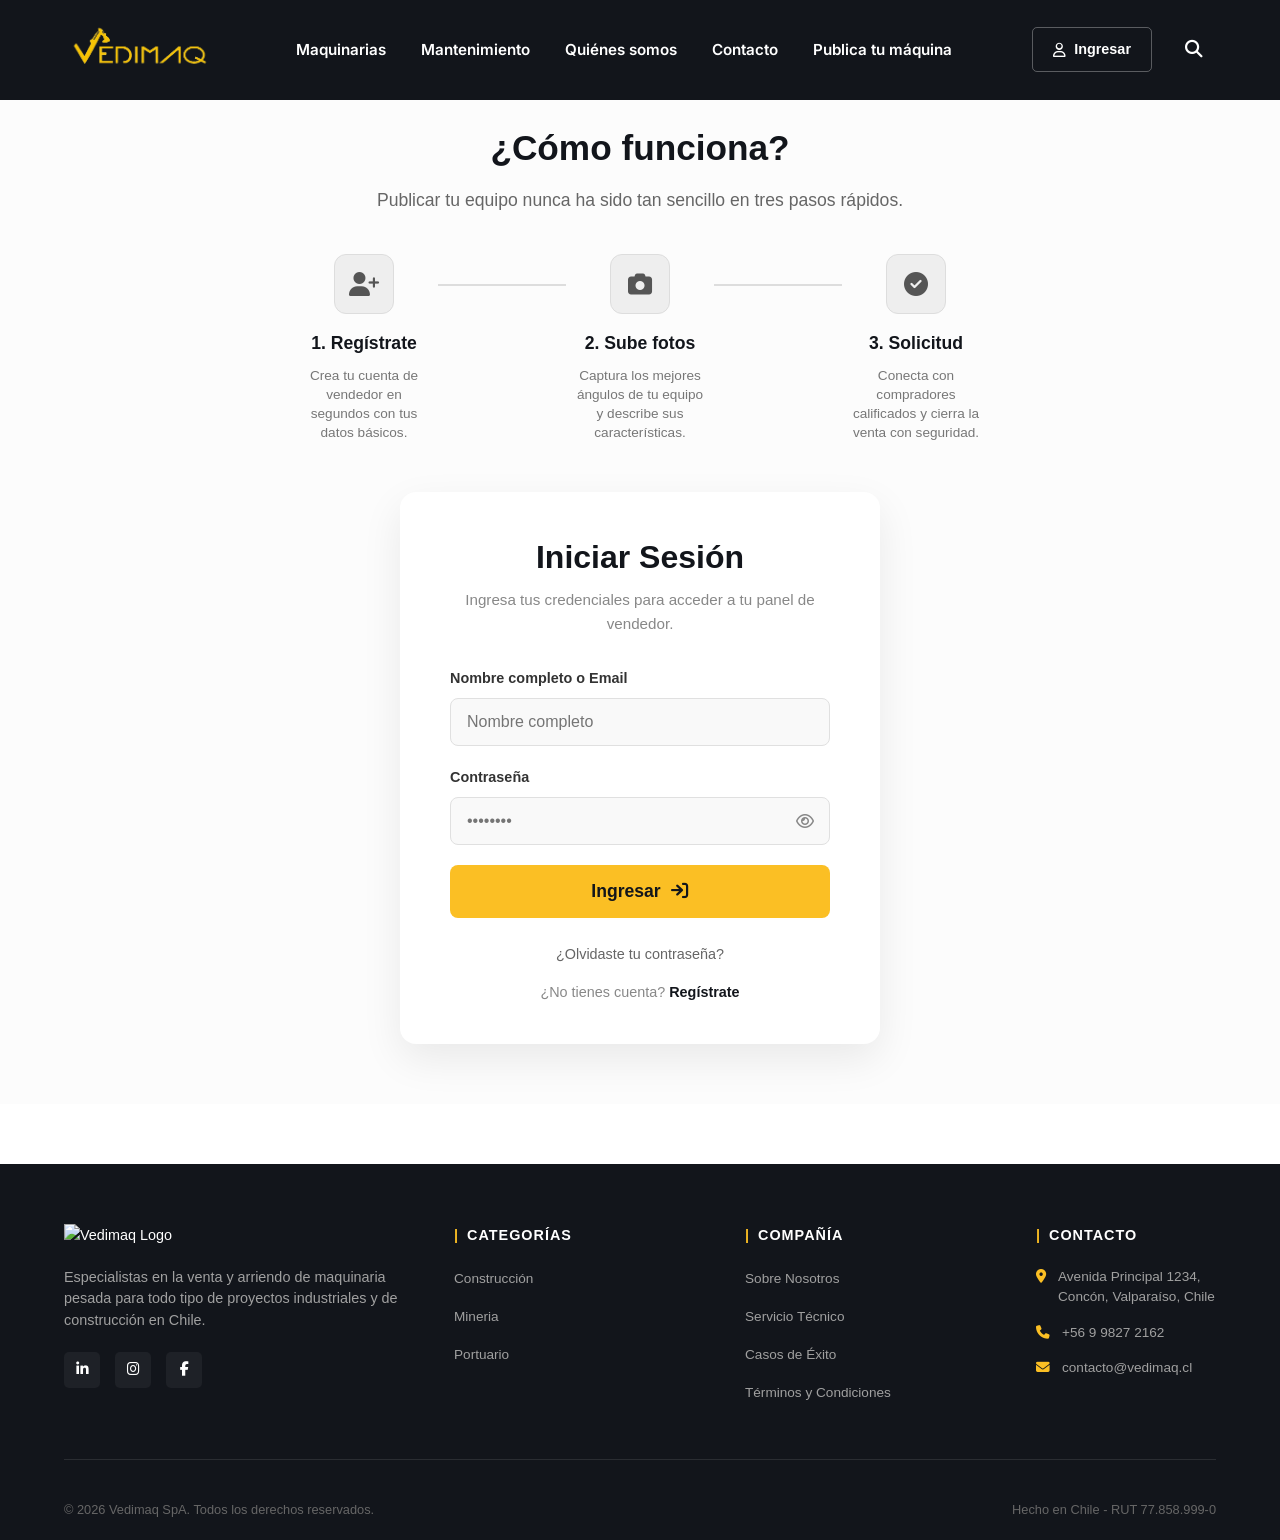
==== commit a081dc89: "Describe aquí el cambio que hiciste, por ejemplo: Actualización de README" ====
--- a/index1.html
+++ b/index1.html
@@ -25,12 +25,14 @@
             <ul class="nav-links" id="navLinks">
                 <li><a href="index.html">Inicio</a></li>
                 <li><a href="index2.html">Maquinarias</a></li>
+                <li><a href="index3.html">Mantenimiento</a></li>
                 <li><a href="index.html#nosotros">Quiénes somos</a></li>
                 <li><a href="index.html#contacto">Contacto</a></li>
-                <li><a href="index1.html">Publica tu máquina</a></li>
+                <li><a href="login.html">Publica tu máquina</a></li>
             </ul>
 
             <div class="header-actions">
+                <a href="#" class="btn-outline auth-btn" id="headerAuthBtn"><i class="fa-regular fa-user"></i> Ingresar</a>
                 <div class="search-container" id="searchContainer">
                     <input type="text" class="search-input" id="searchInput" placeholder="Buscar maquinaria...">
                     <button type="button" class="search-icon-btn" id="searchIconBtn"><i
@@ -46,14 +48,15 @@
     </header>
 
     <!-- PUBLISH FLOW MAIN -->
-    <main class="publish-flow-main">
+    <!-- PUBLISH FLOW MAIN -->
+    <main class="publish-flow-main" style="background-color: #f6f6f6; min-height: calc(100vh - 200px); padding: 120px 0 60px 0;">
         <div class="container pb-container">
-            <div class="vender-main-title">
+            
+            <!-- STEPS INDICATOR (Hidden in Step 1) -->
+            <div class="vender-main-title" id="pbMainTitle" style="display: none;">
                 <h1>Vende tu maquinaria con nosotros</h1>
             </div>
-
-            <!-- STEPS INDICATOR (RESTRUCTURED) -->
-            <div class="pb-stepper-container">
+            <div class="pb-stepper-container" id="pbStepper" style="display: none;">
                 <div class="pb-step-item active" id="pbStepTab1" onclick="showPbStep(1)">
                     <div class="step-icon-circle"><i class="fa-solid fa-user-plus"></i></div>
                     <div class="step-info">
@@ -79,107 +82,67 @@
                 </div>
             </div>
 
-            <!-- CONTENT STEP 1: DETALLES -->
+            <!-- CONTENT STEP 1: REGISTRO (SPLIT LAYOUT) -->
             <div id="pbStep1" class="pb-content-step active">
-                <div class="pb-card pb-step-card-v2">
-                    <div class="pb-card-header-dark">
-                        <h3>Información del vendedor</h3>
-                        <p>Completa la información básica para comenzar con tu publicación.</p>
-                    </div>
-                    <div class="pb-card-body">
-                        <!-- Vendedor Info -->
-                        <div class="pb-form-row">
-                            <div class="pb-form-group">
-                                <label>Nombre completo</label>
-                                <input type="text" placeholder="Belen García">
-                            </div>
-                            <div class="pb-form-group">
-                                <label>Rut</label>
-                                <input type="text" placeholder="12.345.678-9">
-                            </div>
-                        </div>
-                        <div class="pb-form-row">
-                            <div class="pb-form-group">
-                                <label>Correo electrónico</label>
-                                <input type="email" placeholder="b.garcia@vendedor.cl">
-                            </div>
-                            <div class="pb-form-group">
-                                <label>Teléfono de Contacto</label>
-                                <input type="tel" placeholder="+569...">
-                            </div>
-                        </div>
-
-                        <!-- Section Divider -->
-                        <div class="pb-section-title">
-                            <span>Especificaciones técnicas</span>
-                            <div class="pb-title-line"></div>
-                        </div>
-
-                        <!-- Especificaciones -->
-                        <div class="pb-form-row">
-                            <div class="pb-form-group">
-                                <label>Categoría</label>
-                                <select class="pb-select">
-                                    <option value="" disabled selected>Selecciona una categoría</option>
-                                    <option value="excavadora">Excavadora</option>
-                                    <option value="retroexcavadora">Retroexcavadora</option>
-                                    <option value="bulldozer">Bulldozer</option>
-                                </select>
-                            </div>
-                            <div class="pb-form-group">
-                                <label>Marca</label>
-                                <input type="text" placeholder="Ej. Caterpillar, Komatsu">
-                            </div>
-                        </div>
-                        <div class="pb-form-row">
-                            <div class="pb-form-group">
-                                <label>Modelo</label>
-                                <input type="text" placeholder="Ej. 320D, PC200">
-                            </div>
-                            <div class="pb-form-group">
-                                <label>Año</label>
-                                <select class="pb-select">
-                                    <option value="" disabled selected>Año de fabricación</option>
-                                    <option value="2024">2024</option>
-                                    <option value="2023">2023</option>
-                                    <option value="2022">2022</option>
-                                    <option value="2021">2021</option>
-                                    <option value="2020">2020</option>
-                                    <option value="2019">2019</option>
-                                    <option value="2018">2018</option>
-                                    <option value="2017">2017</option>
-                                    <option value="2016">2016</option>
-                                    <option value="2015">2015</option>
-                                    <option value="2014">2014</option>
-                                </select>
-                            </div>
-                        </div>
-
-                        <!-- Condición -->
-                        <div class="pb-form-group">
-                            <label>Condición del equipo</label>
-                            <div class="condition-selector-v2">
-                                <label class="condition-option-v2">
-                                    <input type="radio" name="condition" value="nuevo">
-                                    <span class="condition-box-v2"><span class="radio-circle"></span> Nuevo</span>
-                                </label>
-                                <label class="condition-option-v2">
-                                    <input type="radio" name="condition" value="excelente">
-                                    <span class="condition-box-v2"><span class="radio-circle"></span> Usado -
-                                        Excelente</span>
-                                </label>
-                                <label class="condition-option-v2">
-                                    <input type="radio" name="condition" value="regular">
-                                    <span class="condition-box-v2"><span class="radio-circle"></span> Usado -
-                                        Regular</span>
-                                </label>
-                            </div>
-                        </div>
-
-                        <button class="btn-yellow-full mt-4" onclick="showPbStep(2)">Continuar al siguiente paso <i
-                                class="fa-solid fa-arrow-right"></i></button>
-                        <p class="terms-text" style="font-size: 0.7rem; color: #888;">Al continuar, aceptas nuestros
-                            términos de servicio y políticas de privacidad.</p>
+                <div class="register-split-layout">
+                    <!-- Left Side: Info -->
+                    <div class="register-info-col">
+                        <h1 class="register-main-title">Crea tu cuenta de<br>vendedor</h1>
+                        <p class="register-desc">Regístrate para publicar tu maquinaria en Vedimaq. Tu cuenta pasará por una revisión de nuestro equipo (24-48hrs) antes de publicar.</p>
+                        
+                        <div class="register-verify-box">
+                            <div class="rv-icon">
+                                <i class="fa-solid fa-certificate"></i>
+                            </div>
+                            <div class="rv-text">
+                                <h4>Verificar identidad</h4>
+                                <p>Validación técnica para todas las entidades comerciales.</p>
+                            </div>
+                        </div>
+                    </div>
+
+                    <!-- Right Side: Form -->
+                    <div class="register-form-col">
+                        <div class="register-card">
+                            <form id="registerForm" onsubmit="event.preventDefault(); const rName = document.getElementById('regName').value; const rEmail = document.getElementById('regEmail').value; localStorage.setItem('vedimaq_auth', 'true'); localStorage.setItem('vedimaq_user_name', rName); localStorage.setItem('vedimaq_user_email', rEmail); document.getElementById('pbMainTitle').style.display='block'; document.getElementById('pbStepper').style.display='flex'; showPbStep(2);">
+                                <div class="form-group">
+                                    <label>Nombre completo</label>
+                                    <input type="text" id="regName" placeholder="Nombre completo" required>
+                                </div>
+                                <div class="form-group">
+                                    <label>Correo electrónico</label>
+                                    <input type="email" id="regEmail" placeholder="correo@empresa.cl" required>
+                                </div>
+                                <div class="form-group">
+                                    <label>Rut</label>
+                                    <input type="text" placeholder="12.345.678-9" required>
+                                </div>
+                                <div class="form-group">
+                                    <label>Telefono</label>
+                                    <input type="tel" placeholder="+569..." required>
+                                </div>
+                                <div class="form-group">
+                                    <label>Contraseña</label>
+                                    <div class="input-with-icon">
+                                        <input type="password" id="regPass" placeholder="••••••••" required>
+                                        <i class="fa-regular fa-eye icon-right" id="regEyeToggle" onclick="togglePasswordVisibility('regPass', 'regEyeToggle')"></i>
+                                    </div>
+                                </div>
+                                
+                                <div class="terms-checkbox">
+                                    <label>
+                                        <input type="checkbox" required>
+                                        <span>Acepto los <a href="#">Términos de Servicio</a> y los <a href="#">Estándares de Seguridad.</a></span>
+                                    </label>
+                                </div>
+
+                                <button type="submit" class="btn-yellow-full mt-3">Continuar al siguiente paso <i class="fa-solid fa-arrow-right"></i></button>
+                                
+                                <div class="login-redirect">
+                                    ¿Ya tienes cuenta? <a href="login.html">Ingresa aquí</a>
+                                </div>
+                            </form>
+                        </div>
                     </div>
                 </div>
             </div>
@@ -360,7 +323,8 @@
                     </div>
 
                     <div class="success-actions">
-                        <button class="btn-yellow" onclick="window.location.href='index.html'">Volver al Inicio</button>
+                        <button class="btn-yellow" onclick="localStorage.setItem('vedimaq_has_published', 'true'); window.location.href='dashboard.html'" style="padding: 15px 30px; font-weight: bold;">Ver mis publicaciones</button>
+                        <button class="btn-ghost" onclick="localStorage.setItem('vedimaq_has_published', 'true'); window.location.href='index.html'" style="padding: 15px 30px; font-weight: bold; margin-left: 10px;">Volver al Inicio</button>
                     </div>
 
                 </div>
@@ -373,21 +337,30 @@
     <!-- QUOTE DRAWER (SIDEBAR MODAL) -->
     <div class="quote-drawer-overlay" id="quoteOverlay"></div>
     <div class="quote-drawer" id="quoteDrawer">
-        <div class="drawer-header">
-            <h3 id="modalTitle">COTIZACIÓN · PASO 1/3</h3>
-            <button class="close-drawer" id="closeDrawer"><i class="fa-solid fa-xmark"></i></button>
-        </div>
-
-        <!-- STEPS HEADER -->
-        <div class="modal-steps">
-            <div class="step-item active" id="stepIndicator1">
-                <span class="step-num">1</span> 1. DATOS
-            </div>
-            <div class="step-item" id="stepIndicator2">
-                <span class="step-num">2</span> 2. REVISAR
-            </div>
-            <div class="step-item" id="stepIndicator3">
-                <span class="step-num">3</span> 3. ENVIADO
+        <div class="drawer-header-dark">
+            <div class="dh-top">
+                <h3 id="modalTitle">COTIZACIÓN -PASOS 1/3</h3>
+                <button class="close-drawer" id="closeDrawer"><i class="fa-solid fa-xmark"></i></button>
+            </div>
+            <div class="dh-tabs">
+                <div class="dh-tab active" id="stepIndicator1">
+                    <div class="dh-tab-inner">
+                        <span class="dh-step-circle">1</span>
+                        <span class="dh-step-label">Datos</span>
+                    </div>
+                </div>
+                <div class="dh-tab" id="stepIndicator2">
+                    <div class="dh-tab-inner">
+                        <span class="dh-step-circle">2</span>
+                        <span class="dh-step-label">Revisar</span>
+                    </div>
+                </div>
+                <div class="dh-tab" id="stepIndicator3">
+                    <div class="dh-tab-inner">
+                        <span class="dh-step-circle">3</span>
+                        <span class="dh-step-label">Enviado</span>
+                    </div>
+                </div>
             </div>
         </div>
 
@@ -397,186 +370,219 @@
                 <div class="modal-row">
                     <!-- Left: Form -->
                     <div class="modal-col-left">
-                        <!-- TABS / SWITCH -->
-                        <div class="drawer-tabs">
-                            <button type="button" class="drawer-tab active" id="tabCompra">Quiero Comprar</button>
-                            <button type="button" class="drawer-tab" id="tabArriendo">Quiero Arrendar</button>
-                        </div>
-
-                        <form id="quoteForm">
-                            <input type="hidden" id="formType" value="compra">
-
+                        <form id="quoteForm" class="styled-form">
                             <div class="form-group">
-                                <label>Nombre o Empresa *</label>
-                                <input type="text" id="inNombre" placeholder="Ej: Juan Pérez / Constructora SpA"
-                                    required>
-                            </div>
-
-                            <div class="form-row">
+                                <label>INTERÉS EN</label>
+                                <select id="formType" class="form-control">
+                                    <option value="compra">Compra</option>
+                                    <option value="arriendo">Arriendo</option>
+                                </select>
+                            </div>
+
+                            <div class="form-group">
+                                <label>NOMBRE O EMPRESA COMPLETO</label>
+                                <input type="text" id="inNombre" class="form-control" placeholder="Ej: Juan Pérez" required>
+                            </div>
+
+                            <div class="form-group">
+                                <label>RUT</label>
+                                <input type="text" id="inRut" class="form-control" placeholder="76.123.456-K" required>
+                            </div>
+
+                            <div class="form-group">
+                                <label>EMAIL DE EMPRESA</label>
+                                <input type="email" id="inEmail" class="form-control" placeholder="juan@empresa.cl" required>
+                            </div>
+
+                            <div class="form-group">
+                                <label>TELÉFONO DE CONTACTO</label>
+                                <input type="tel" id="inTel" class="form-control" placeholder="+56 9 1234 5678" required>
+                            </div>
+
+                            <!-- ARRIENDO EXTRA FIELDS -->
+                            <div id="arriendoFields" class="hidden">
+                                <div style="display: grid; grid-template-columns: 1fr 1fr; gap: 15px;">
+                                    <div class="form-group">
+                                        <label>REGIÓN</label>
+                                        <select id="inRegion" class="form-control">
+                                            <option value="">Selecciona Región</option>
+                                        </select>
+                                    </div>
+                                    <div class="form-group">
+                                        <label>COMUNA</label>
+                                        <select id="inComuna" class="form-control" disabled>
+                                            <option value="">Selecciona Comuna</option>
+                                        </select>
+                                    </div>
+                                </div>
+
                                 <div class="form-group">
-                                    <label>RUT *</label>
-                                    <input type="text" id="inRut" placeholder="12.345.678-9" required>
-                                </div>
-                                <div class="form-group">
-                                    <label>Email *</label>
-                                    <input type="email" id="inEmail" placeholder="correo@empresa.cl" required>
+                                    <label>DIRECCIÓN EXACTA / FAENA</label>
+                                    <input type="text" id="inDireccion" class="form-control" placeholder="Ej: Camino a Faena X, km 45">
+                                </div>
+
+                                <div style="display: grid; grid-template-columns: 1fr 1fr; gap: 15px;">
+                                    <div class="form-group">
+                                        <label>FECHA DE INICIO</label>
+                                        <input type="date" id="inFechaIni" class="form-control">
+                                    </div>
+                                    <div class="form-group">
+                                        <label>FECHA DE TÉRMINO</label>
+                                        <input type="date" id="inFechaFin" class="form-control">
+                                    </div>
+                                </div>
+
+                                <div class="duration-badge hidden" id="durationBadge" style="font-size: 0.8rem; margin-bottom: 20px; font-weight: bold; color: var(--dark); background-color: rgba(251, 191, 36, 0.2); padding: 10px; border-radius: 6px; display: inline-block;">
+                                    <i class="fa-solid fa-clock" style="color: var(--yellow);"></i> Duración total: <span id="daysCount">0</span> días
                                 </div>
                             </div>
 
                             <div class="form-group">
-                                <label>Teléfono de contacto *</label>
-                                <input type="tel" id="inTel" placeholder="+56 9 1234 5678" required>
-                            </div>
-
-                            <!-- ARRIENDO EXTRA FIELDS -->
-                            <div id="arriendoFields" class="arriendo-extra-fields" style="display: none;">
-                                <div class="form-group">
-                                    <label>Ubicación del Proyecto *</label>
-                                    <input type="text" id="inUbicacion" placeholder="Región / Comuna / Faena">
-                                </div>
-
-                                <div class="form-row">
-                                    <div class="form-group">
-                                        <label>Fecha de Inicio *</label>
-                                        <input type="date" id="inFechaIni">
-                                    </div>
-                                    <div class="form-group">
-                                        <label>Fecha de Término *</label>
-                                        <input type="date" id="inFechaFin">
-                                    </div>
-                                </div>
-
-                                <div class="duration-badge" id="durationBadge">
-                                    <i class="fa-solid fa-clock"></i> Duración total: Selecciona fechas
-                                </div>
-                            </div>
-
-                            <div class="form-group">
-                                <label>Mensaje adicional</label>
-                                <textarea id="inMensaje" rows="3"
-                                    placeholder="Cuéntanos más sobre tus necesidades: tipo de faena, operador requerido..."></textarea>
-                            </div>
+                                <label>MENSAJE ADICIONAL</label>
+                                <textarea id="inMensaje" class="form-control" rows="3" placeholder="Cuéntanos más sobre tus necesidades..."></textarea>
+                            </div>
+                            
+                            <div class="drawer-footer">
+                                <button type="button" class="btn-cancel" id="btnCancelDrawer">Cancelar</button>
+                                <button type="button" class="btn-submit-drawer" id="btnNextStep">Continuar</button>
+                            </div>
+                            <p class="form-disclaimer">Al enviar, aceptas nuestros términos de servicio y políticas de privacidad.</p>
                         </form>
                     </div>
 
                     <!-- Right: Summary Card -->
                     <div class="modal-col-right">
-                        <div class="summary-card">
-                            <div class="s-label">RESUMEN</div>
-                            <div class="s-img">
-                                <img id="sImage" src="img-vedimaq/grid-bg.png" alt="Máquina">
-                            </div>
-                            <div class="s-cat" id="dCategory">Categoría</div>
-                            <h4 id="dProductName">Nombre del Equipo</h4>
-                            <div class="s-badge" id="sServiceType">SERVICIO: COMPRA</div>
-
-                            <hr class="s-divider">
-
-                            <div class="s-label">PRECIO REFERENCIAL</div>
-                            <div class="s-price" id="dProductPrice">Consultar</div>
-                        </div>
-                    </div>
-                </div>
-
-                <div class="drawer-footer">
-                    <button type="button" class="btn-cancel" id="btnCancelDrawer">Cancelar</button>
-                    <button type="button" class="btn-submit-drawer" id="btnNextStep">Continuar <i
-                            class="fa-solid fa-arrow-right"></i></button>
+                        <div class="resumen-card">
+                            <span class="rc-label">RESUMEN</span>
+                            <div class="rc-gallery">
+                                <div class="rc-main-img">
+                                    <img id="sImage" src="img-vedimaq/grid-bg.png" alt="Máquina">
+                                </div>
+                                <div class="rc-thumbs" id="sThumbs">
+                                    <img src="img-vedimaq/grid-bg.png" alt="thumb">
+                                    <img src="img-vedimaq/grid-bg.png" alt="thumb">
+                                    <img src="img-vedimaq/grid-bg.png" alt="thumb">
+                                </div>
+                            </div>
+                            <div class="rc-info">
+                                <span class="rc-category" id="dCategory">EXCAVADORA</span>
+                                <h4 class="rc-title" id="dProductName">Modelo HS-1000 X-Series</h4>
+                                
+                                <div class="rc-specs">
+                                    <span><i class="fa-solid fa-gear"></i> 450 HP</span>
+                                    <span><i class="fa-solid fa-weight-hanging"></i> 32.5 Ton</span>
+                                    <span><i class="fa-solid fa-gas-pump"></i> Diesel</span>
+                                    <span><i class="fa-solid fa-clock"></i> 0 hrs</span>
+                                </div>
+                                
+                                <div class="rc-price-section">
+                                    <div class="rc-price-val">
+                                        <span class="rc-price-label">PRECIO</span>
+                                        <div id="dProductPrice">UF 1.250</div>
+                                    </div>
+                                    <button type="button" class="btn-gray">Ver ficha técnica</button>
+                                </div>
+                            </div>
+                        </div>
+                    </div>
                 </div>
             </div>
 
             <!-- STEP 2: REVISAR -->
-            <div id="step2Content" class="step-content" style="display: none;">
+            <div id="step2Content" class="step-content hidden">
                 <div class="modal-row">
-                    <!-- Left: User Data -->
-                    <div class="modal-col-left">
-                        <h3 class="step-title">Resumen de Solicitud</h3>
+                    <div class="modal-col-left review-data">
+                        <h2 class="step-title">Resumen de Solicitud</h2>
                         <p class="step-desc">Por favor, revise los detalles de su solicitud antes de enviarla.</p>
-
+                        
                         <div class="review-box">
-                            <h4 class="rb-title"><i class="fa-solid fa-circle-check" style="color: var(--yellow)"></i>
-                                Información del Solicitante</h4>
-
+                            <div class="rb-title"><i class="fa-solid fa-circle-check" style="color: var(--yellow);"></i> Información del Solicitante</div>
+                            
                             <div class="rb-grid">
                                 <div>
                                     <span class="rb-label">NOMBRE COMPLETO</span>
-                                    <div class="rb-value" id="rNombre">---</div>
+                                    <span class="rb-value" id="rvNombre" style="font-weight: 700; color: #333;">belen</span>
                                 </div>
                                 <div>
                                     <span class="rb-label">CORREO ELECTRÓNICO</span>
-                                    <div class="rb-value" id="rEmail">---</div>
+                                    <span class="rb-value" id="rvEmail" style="font-weight: 700; color: #333;">belen.brionesibeas@gmail.com</span>
                                 </div>
                                 <div>
                                     <span class="rb-label">RUT</span>
-                                    <div class="rb-value" id="rRut">---</div>
+                                    <span class="rb-value" id="rvRut" style="font-weight: 700; color: #333;">20838831-2</span>
                                 </div>
                                 <div>
                                     <span class="rb-label">TELÉFONO</span>
-                                    <div class="rb-value" id="rTel">---</div>
-                                </div>
-                            </div>
-
-                            <div id="rArriendoBox" class="rb-arriendo-box" style="display: none;">
-                                <span class="rb-label">UBICACIÓN DEL PROYECTO</span>
-                                <div class="rb-value" id="rUbicacion">---</div>
-                            </div>
-                        </div>
-                    </div>
-
-                    <!-- Right: Cost Summary -->
+                                    <span class="rb-value" id="rvTel" style="font-weight: 700; color: #333;">+56957190304</span>
+                                </div>
+                            </div>
+
+                            <div id="rvArriendoSection" class="hidden" style="margin-top: 25px; border-top: 1px solid #eaeaea; padding-top: 25px;">
+                                <div class="rb-title"><i class="fa-solid fa-truck-fast" style="color: var(--yellow);"></i> Información de Despacho y Arriendo</div>
+                                <div class="rb-grid">
+                                    <div>
+                                        <span class="rb-label">UBICACIÓN DEL PROYECTO</span>
+                                        <span class="rb-value" id="rvUbicacion" style="font-weight: 700; color: #333;">---</span>
+                                    </div>
+                                    <div>
+                                        <span class="rb-label">PERIODO</span>
+                                        <span class="rb-value" id="rvFechas" style="font-weight: 700; color: #333;">---</span>
+                                        <span id="rvDuracion" style="font-size: 0.8rem; color: #888; display: block; margin-top: 5px; font-weight: 600;">---</span>
+                                    </div>
+                                </div>
+                            </div>
+                        </div>
+
+                        <div class="drawer-footer-left">
+                            <button type="button" class="btn-link" id="btnPrevStep" style="color: #666;"><i class="fa-solid fa-arrow-left"></i> Editar datos</button>
+                        </div>
+                    </div>
+
                     <div class="modal-col-right">
-                        <div class="cost-card">
-                            <div class="cc-label">RESUMEN DE COSTOS</div>
-
-                            <div class="cc-row" style="margin-top: 15px;">
+                        <div class="cost-card" style="background-color: #12151B; color: #fff; padding: 30px; border-radius: 12px; height: 100%;">
+                            <span class="cc-label" style="font-size: 0.65rem; color: #888; font-weight: 700; letter-spacing: 1px; display: block; margin-bottom: 25px;">RESUMEN DE COSTOS</span>
+                            <div class="cc-row" style="display: flex; justify-content: space-between; margin-bottom: 15px; font-size: 0.85rem;">
                                 <span>SUBTOTAL EQUIPO</span>
-                                <span class="cc-val" id="cSubtotal">$0</span>
-                            </div>
-                            <div class="cc-row">
-                                <span class="cc-iva">IVA (19%)</span>
-                                <span class="cc-iva" id="cIva">$0</span>
-                            </div>
-
-                            <hr class="cc-divider">
-
-                            <div class="cc-total-label">TOTAL ESTIMADO</div>
-                            <div class="cc-total-val" id="cTotal">$0</div>
-                            <div class="cc-iva-included">+ IVA Incluido</div>
-
-                            <button type="button" class="btn-submit-final" id="btnSubmitFinal">
-                                Enviar Solicitud <i class="fa-solid fa-arrow-right"></i>
-                            </button>
-
-                            <button type="button" class="btn-pdf-ghost">
-                                <i class="fa-solid fa-download"></i> DESCARGAR PDF
-                            </button>
-
-                            <p class="cc-disclaimer">Al enviar esta solicitud, nuestro equipo técnico se contactará en
-                                un plazo máximo de 2 horas hábiles.</p>
-                        </div>
-                    </div>
-                </div>
-
-                <div class="drawer-footer centered">
-                    <button type="button" class="btn-link" id="btnPrevStep"><i class="fa-solid fa-arrow-left"></i>
-                        Editar datos</button>
+                                <span class="cc-val" id="csSubtotal" style="font-weight: 700;">$1.250</span>
+                            </div>
+                            <div class="cc-row" style="display: flex; justify-content: space-between; margin-bottom: 15px; font-size: 0.85rem;">
+                                <span class="cc-iva" style="color: #888;">IVA (19%)</span>
+                                <span class="cc-val cc-iva" id="csIva" style="color: #888;">$238</span>
+                            </div>
+                            
+                            <hr class="cc-divider" style="border: none; border-top: 1px solid #333; margin: 25px 0;">
+                            
+                            <span class="cc-total-label" style="color: var(--yellow); font-size: 0.7rem; font-weight: 700; display: block; margin-bottom: 5px;">TOTAL ESTIMADO</span>
+                            <div class="cc-total-val" id="csTotal" style="font-size: 2.5rem; font-weight: 800; line-height: 1; margin-bottom: 5px;">$1.488</div>
+                            <span class="cc-iva-included" style="font-size: 0.65rem; color: #888;">+ IVA incluido</span>
+                            
+                            <div style="margin-top: 35px; display: flex; flex-direction: column; gap: 15px;">
+                                <button type="button" class="btn-submit-final" id="btnSubmitFinal" style="background-color: var(--yellow); color: #12151B; font-weight: 700; padding: 15px; border-radius: 8px; border: none; cursor: pointer; width: 100%; font-size: 0.95rem;">Enviar Solicitud <i class="fa-solid fa-arrow-right"></i></button>
+                                <button type="button" class="btn-pdf-ghost" id="btnDownloadPdfTemp" style="background-color: transparent; border: 1px solid rgba(255,255,255,0.2); color: #fff; padding: 15px; border-radius: 8px; font-weight: 700; cursor: pointer; width: 100%; font-size: 0.85rem;"><i class="fa-solid fa-download" style="margin-right: 8px;"></i> DESCARGAR PDF</button>
+                            </div>
+                            
+                            <p class="cc-disclaimer" style="font-size: 0.65rem; color: #666; text-align: center; margin-top: 25px; line-height: 1.5;">Al enviar esta solicitud, nuestro equipo técnico se contactará en un plazo máximo de 2 horas hábiles.</p>
+                        </div>
+                    </div>
                 </div>
             </div>
 
             <!-- STEP 3: ENVIADO -->
-            <div id="step3Content" class="step-content text-center" style="display: none; padding: 40px 20px;">
-                <div class="success-icon">
+            <div id="step3Content" class="step-content text-center" style="display: none; padding: 60px 20px;">
+                <div class="success-icon" style="font-size: 5rem; color: #2ecc71; margin-bottom: 20px;">
                     <i class="fa-solid fa-circle-check"></i>
                 </div>
-                <h2 class="success-title">¡Cotización enviada correctamente a tu correo!</h2>
-                <p class="success-desc">Hemos enviado una copia con el PDF adjunto a <b id="sEmail">tu correo</b>.
+                <h2 class="success-title" style="font-size: 1.8rem; color: var(--dark); margin-bottom: 15px;">¡Cotización enviada correctamente a tu correo!</h2>
+                <p class="success-desc" style="color: #666; margin-bottom: 15px;">Hemos enviado una copia con el PDF adjunto a <b id="sEmail">belen.brionesibeas@gmail.com</b>.<br>
                     Nuestro equipo técnico te contactará en menos de 2 horas hábiles.</p>
-                <p class="success-folio" id="sFolio">Folio #VM-000000</p>
-
-                <div class="success-actions">
-                    <button type="button" class="btn-pdf-outline"><i class="fa-solid fa-download"></i> Descargar
-                        PDF</button>
-                    <button type="button" class="btn-submit-final" id="btnFinishModal">Ver más maquinaria</button>
+                <p class="success-folio" id="sFolio" style="color: #999; font-size: 0.9rem; margin-bottom: 40px;">Folio #VM-506272</p>
+
+                <div class="success-actions" id="successActionsContainer" style="display: flex; justify-content: center; gap: 15px;">
+                    <button type="button" class="btn-pdf-outline" id="btnDownloadPdf"><i class="fa-solid fa-download" style="margin-right:8px;"></i> Descargar PDF</button>
+                    <button type="button" class="btn-whatsapp" id="btnWhatsApp" style="background-color: #25D366; color: white; border: none; padding: 15px 25px; font-size: 0.95rem; border-radius: 8px; cursor: pointer; font-weight: bold; display: flex; align-items: center; gap: 8px; font-family: inherit; transition: background-color 0.3s;" onmouseover="this.style.backgroundColor='#20b858'" onmouseout="this.style.backgroundColor='#25D366'">
+                        <i class="fa-brands fa-whatsapp" style="font-size: 1.2rem;"></i> Enviar por WhatsApp
+                    </button>
+                    <button type="button" class="btn-submit-drawer" onclick="window.location.href='index2.html'" style="padding: 15px 25px; font-size: 0.95rem;">Ver más maquinaria</button>
                 </div>
             </div>
         </div>
@@ -635,4 +641,6 @@
     <script src="script.js"></script>
 </body>
 
-</html>+</html>
+
+
--- a/style.css
+++ b/style.css
@@ -189,6 +189,26 @@
     background-color: #e5a913;
 }
 
+.btn-outline {
+    background-color: transparent;
+    color: var(--white);
+    border: 1px solid rgba(255, 255, 255, 0.3);
+    padding: 10px 20px;
+    border-radius: 5px;
+    font-size: 0.9rem;
+    font-weight: 600;
+    text-decoration: none;
+    display: inline-flex;
+    align-items: center;
+    gap: 8px;
+    transition: border-color 0.3s, background-color 0.3s;
+}
+
+.btn-outline:hover {
+    border-color: var(--white);
+    background-color: rgba(255, 255, 255, 0.1);
+}
+
 .hero-content .btn-primary {
     width: auto;
     max-width: 250px;
@@ -224,60 +244,41 @@
     z-index: 1;
 }
 
-/* Features Section */
-.features-section {
-    background-color: #F5F5F5;
-    padding: 60px 5% 60px; /* Increased top padding */
-    position: relative;
-    z-index: 10;
-}
-
-.hero-features {
-    display: grid;
-    grid-template-columns: repeat(4, 1fr);
-    gap: 20px;
-    max-width: 1300px;
-    margin: 0 auto;
-}
-
-.feature-card {
-    background-color: #0B0F1A;
-    border: 1px solid rgba(255,255,255,0.05);
-    border-radius: 12px;
-    padding: 25px 20px;
-    display: flex;
-    align-items: center;
-    gap: 15px;
-    transition: all 0.3s cubic-bezier(0.4, 0, 0.2, 1);
+.hero-actions-wrapper {
+    margin-top: 20px;
+    display: flex;
+    flex-direction: column;
+    gap: 25px;
+}
+
+.hero-quick-actions {
+    display: flex;
+    flex-wrap: wrap;
+    gap: 12px;
+}
+
+.quick-action-btn {
+    background-color: transparent;
+    color: var(--white);
+    border: 1px solid rgba(255, 255, 255, 0.2);
+    padding: 10px 18px;
+    border-radius: 8px;
     text-decoration: none;
-    box-shadow: 0 10px 30px rgba(0,0,0,0.1);
-}
-
-.feature-card:hover {
-    transform: translateY(-5px);
-    background-color: #161b25; /* Slightly lighter on hover */
+    font-size: 0.85rem;
+    font-weight: 600;
+    display: flex;
+    align-items: center;
+    gap: 8px;
+    transition: all 0.3s;
+}
+
+.quick-action-btn i {
+    color: var(--yellow);
+}
+
+.quick-action-btn:hover {
+    background-color: rgba(255, 255, 255, 0.05);
     border-color: var(--yellow);
-    box-shadow: 0 15px 40px rgba(0,0,0,0.2);
-}
-
-.feature-card i {
-    color: var(--yellow);
-    font-size: 1.8rem;
-}
-
-.feature-text h4 {
-    font-size: 0.95rem;
-    color: var(--white);
-    margin-bottom: 4px;
-    letter-spacing: 0.5px;
-    font-weight: 700;
-}
-
-.feature-text p {
-    font-size: 0.75rem;
-    color: #a0a0a0;
-    line-height: 1.3;
-    font-weight: 500;
 }
 
 /* RESPONSIVE (MOBILE) */
@@ -337,13 +338,15 @@
         padding-top: 100px;
     }
 
-    .hero-features {
+    .hero-quick-actions {
+        display: grid;
         grid-template-columns: repeat(2, 1fr);
+        gap: 10px;
     }
 }
 
 @media (max-width: 480px) {
-    .hero-features {
+    .hero-quick-actions {
         grid-template-columns: 1fr;
     }
 }
@@ -440,6 +443,12 @@
 .cat-icon-wrapper i {
     font-size: 1.8rem;
     color: var(--yellow);
+}
+
+.cat-svg-icon {
+    height: 2.2rem; /* Adjusted to match font-size look */
+    width: auto;
+    display: block;
 }
 
 .cat-number {
@@ -1410,4 +1419,1334 @@
     background-color: var(--yellow) !important;
     color: var(--dark) !important;
     border-color: var(--yellow) !important;
+}
+
+/* ==========================================================================
+   QUOTE PRODUCT CARD (STEP 1 SUMMARY)
+   ========================================================================== */
+
+.quote-product-card {
+    background: #fff;
+    border: 1px solid #e5e7eb;
+    border-radius: 12px;
+    padding: 20px;
+    box-shadow: 0 4px 6px -1px rgba(0, 0, 0, 0.05);
+    display: flex;
+    flex-direction: column;
+    gap: 15px;
+}
+
+.qpc-label {
+    font-size: 0.65rem;
+    font-weight: 800;
+    color: var(--yellow);
+    letter-spacing: 1px;
+}
+
+.qpc-img-main {
+    width: 100%;
+    height: 160px;
+    background: #f3f4f6;
+    border-radius: 8px;
+    overflow: hidden;
+}
+
+.qpc-img-main img {
+    width: 100%;
+    height: 100%;
+    object-fit: contain;
+}
+
+.qpc-thumbs {
+    display: flex;
+    gap: 10px;
+    overflow-x: auto;
+    padding-bottom: 5px;
+}
+
+.qpc-thumb {
+    width: 50px;
+    height: 38px;
+    background: #f3f4f6;
+    border-radius: 4px;
+    border: 1px solid #e5e7eb;
+    cursor: pointer;
+    object-fit: cover;
+}
+
+.qpc-thumb.active {
+    border-color: var(--yellow);
+}
+
+.qpc-info {
+    display: flex;
+    flex-direction: column;
+    gap: 4px;
+}
+
+.qpc-category {
+    font-size: 0.7rem;
+    font-weight: 600;
+    color: #6b7280;
+    text-transform: uppercase;
+}
+
+.qpc-title {
+    font-size: 1.1rem;
+    font-weight: 700;
+    color: var(--dark);
+    margin: 0;
+}
+
+.qpc-tag {
+    display: inline-block;
+    background: var(--yellow);
+    color: var(--dark);
+    font-size: 0.6rem;
+    font-weight: 800;
+    padding: 2px 8px;
+    border-radius: 4px;
+    width: fit-content;
+    margin-top: 5px;
+}
+
+.qpc-price-box {
+    margin-top: 10px;
+    padding-top: 10px;
+    border-top: 1px dashed #e5e7eb;
+}
+
+.qpc-price-label {
+    font-size: 0.65rem;
+    font-weight: 700;
+    color: #9ca3af;
+}
+
+.qpc-price-val {
+    font-size: 1.4rem;
+    font-weight: 800;
+    color: var(--yellow);
+}
+
+.btn-qpc-details {
+    width: 100%;
+    background: #f9fafb;
+    border: 1px solid #e5e7eb;
+    color: #4b5563;
+    padding: 10px;
+    border-radius: 6px;
+    font-size: 0.75rem;
+    font-weight: 700;
+    cursor: pointer;
+    display: flex;
+    align-items: center;
+    justify-content: center;
+    gap: 8px;
+    transition: all 0.2s;
+}
+
+.btn-qpc-details:hover {
+    background: #f3f4f6;
+    color: var(--dark);
+}
+
+/* ==========================================================================
+   REFACTORED MODAL STYLES (VEDIMAQ PREMIUM UX)
+   ========================================================================== */
+
+.hidden {
+    display: none !important;
+}
+
+/* Step 2 Review Layout */
+.review-grid {
+    gap: 30px !important;
+    align-items: stretch !important;
+}
+
+.review-data {
+    background: #f8f9fa;
+    border-radius: 12px;
+    padding: 25px !important;
+    display: flex;
+    flex-direction: column;
+}
+
+.rv-title {
+    font-size: 0.8rem;
+    color: #888;
+    letter-spacing: 1.5px;
+    margin-bottom: 15px;
+    border-bottom: 1px solid #eee;
+    padding-bottom: 8px;
+}
+
+.rv-mode-badge {
+    display: inline-block;
+    background: var(--dark);
+    color: var(--yellow);
+    padding: 4px 12px;
+    border-radius: 4px;
+    font-size: 0.7rem;
+    font-weight: 700;
+    margin-bottom: 20px;
+}
+
+.rv-group {
+    margin-bottom: 20px;
+}
+
+.rv-item {
+    margin-bottom: 15px;
+}
+
+.rv-label {
+    display: block;
+    font-size: 0.65rem;
+    color: #aaa;
+    font-weight: 700;
+    margin-bottom: 4px;
+}
+
+.rv-val {
+    font-size: 1rem;
+    font-weight: 600;
+    color: var(--dark);
+    margin: 0;
+}
+
+.rv-sub {
+    font-size: 0.85rem;
+    color: #666;
+    margin: 2px 0 0;
+}
+
+.rv-tag {
+    display: inline-block;
+    background: rgba(251, 191, 36, 0.1);
+    color: #b48a00;
+    padding: 2px 8px;
+    border-radius: 4px;
+    font-size: 0.75rem;
+    margin-top: 5px;
+}
+
+.rv-price {
+    font-size: 1.2rem;
+    color: var(--yellow);
+    font-weight: 700;
+    margin-top: 5px;
+}
+
+/* Cost Box */
+.cost-summary-box {
+    margin-top: auto;
+    background: var(--dark);
+    color: white;
+    padding: 20px;
+    border-radius: 8px;
+}
+
+.cs-row {
+    display: flex;
+    justify-content: space-between;
+    font-size: 0.85rem;
+    margin-bottom: 8px;
+    color: #aaa;
+}
+
+.cs-row.total {
+    margin-top: 15px;
+    padding-top: 15px;
+    border-top: 1px solid rgba(255,255,255,0.1);
+    font-size: 1.1rem;
+    color: var(--yellow);
+    font-weight: 700;
+}
+
+/* Review Showcase (Right Column) */
+.review-showcase {
+    display: flex;
+    flex-direction: column;
+}
+
+.showcase-card {
+    background: white;
+    border: 1px solid #eee;
+    border-radius: 12px;
+    padding: 20px;
+    height: 100%;
+}
+
+.gallery-container {
+    margin-bottom: 20px;
+}
+
+.main-img-wrapper {
+    position: relative;
+    border-radius: 8px;
+    overflow: hidden;
+    background: #f0f0f0;
+    margin-bottom: 10px;
+}
+
+.main-img-wrapper img {
+    width: 100%;
+    height: 200px;
+    object-fit: cover;
+    display: block;
+    transition: transform 0.3s;
+}
+
+.img-zoom-hint {
+    position: absolute;
+    bottom: 10px;
+    right: 10px;
+    background: rgba(0,0,0,0.5);
+    color: white;
+    width: 30px;
+    height: 30px;
+    display: flex;
+    align-items: center;
+    justify-content: center;
+    border-radius: 50%;
+    font-size: 0.8rem;
+}
+
+.thumb-list {
+    display: flex;
+    gap: 8px;
+    overflow-x: auto;
+    padding-bottom: 5px;
+}
+
+.thumb-item {
+    width: 60px;
+    height: 45px;
+    border-radius: 4px;
+    cursor: pointer;
+    border: 2px solid transparent;
+    overflow: hidden;
+    flex-shrink: 0;
+}
+
+.thumb-item.active {
+    border-color: var(--yellow);
+}
+
+.thumb-item img {
+    width: 100%;
+    height: 100%;
+    object-fit: cover;
+}
+
+/* Video Section */
+.video-container {
+    margin-bottom: 20px;
+}
+
+.video-placeholder {
+    background: #000;
+    border-radius: 8px;
+    overflow: hidden;
+}
+
+.video-label {
+    font-size: 0.75rem;
+    color: #666;
+    margin-top: 8px;
+    display: flex;
+    align-items: center;
+    gap: 6px;
+}
+
+.video-label i {
+    color: var(--yellow);
+}
+
+.btn-more-details {
+    display: flex;
+    align-items: center;
+    justify-content: center;
+    gap: 10px;
+    background: transparent;
+    border: 1px solid #ddd;
+    color: var(--dark);
+    padding: 12px;
+    border-radius: 8px;
+    text-decoration: none;
+    font-size: 0.85rem;
+    font-weight: 600;
+    transition: all 0.3s;
+}
+
+.btn-more-details:hover {
+    background: #f5f5f5;
+    border-color: #ccc;
+}
+
+/* Custom Select & Inputs */
+.form-select {
+    width: 100%;
+    padding: 12px 15px;
+    border: 1px solid #ddd;
+    border-radius: 6px;
+    background-color: white;
+    font-size: 0.95rem;
+    outline: none;
+}
+
+.form-select:focus {
+    border-color: var(--yellow);
+}
+
+.form-select:disabled {
+    background-color: #f5f5f5;
+    cursor: not-allowed;
+}
+
+.btn-back {
+    background: transparent;
+    border: none;
+    color: #888;
+    font-weight: 600;
+    cursor: pointer;
+    display: flex;
+    align-items: center;
+    gap: 8px;
+}
+
+.btn-back:hover {
+    color: var(--dark);
+}
+
+@media (max-width: 768px) {
+    .review-grid {
+        flex-direction: column !important;
+    }
+}
+
+/* =========================================
+   LOGIN & REGISTRATION PAGES (VENDER FLOW)
+   ========================================= */
+
+/* --- LOGIN PAGE (IMAGE 1) --- */
+.login-main-container {
+    background-color: #fcfcfc;
+    min-height: calc(100vh - 200px);
+    padding: 120px 20px 60px 20px;
+    display: flex;
+    flex-direction: column;
+    align-items: center;
+}
+
+.login-intro {
+    text-align: center;
+    max-width: 800px;
+    margin-bottom: 50px;
+}
+
+.login-intro h2 {
+    font-size: 2.2rem;
+    color: var(--dark);
+    margin-bottom: 10px;
+}
+
+.login-intro p {
+    color: #666;
+    font-size: 1.1rem;
+    margin-bottom: 40px;
+}
+
+.login-steps-visual {
+    display: flex;
+    justify-content: space-between;
+    align-items: flex-start;
+    position: relative;
+    max-width: 700px;
+    margin: 0 auto;
+}
+
+.ls-step {
+    flex: 1;
+    text-align: center;
+    position: relative;
+    z-index: 2;
+    background-color: #fcfcfc;
+    padding: 0 10px;
+}
+
+.ls-icon {
+    width: 60px;
+    height: 60px;
+    background-color: #eee;
+    border-radius: 12px;
+    display: flex;
+    align-items: center;
+    justify-content: center;
+    margin: 0 auto 15px auto;
+    font-size: 1.5rem;
+    color: #555;
+    border: 1px solid #ddd;
+}
+
+.ls-step h4 {
+    font-size: 1.1rem;
+    color: var(--dark);
+    margin-bottom: 8px;
+    font-weight: 700;
+}
+
+.ls-step p {
+    font-size: 0.85rem;
+    color: #777;
+    line-height: 1.4;
+    margin-bottom: 0;
+}
+
+.ls-line {
+    flex: 1;
+    height: 2px;
+    background-color: #ddd;
+    margin-top: 30px;
+    z-index: 1;
+}
+
+.login-card-section {
+    width: 100%;
+    display: flex;
+    justify-content: center;
+}
+
+.login-card {
+    background-color: var(--white);
+    padding: 40px 50px;
+    border-radius: 16px;
+    box-shadow: 0 15px 40px rgba(0,0,0,0.08);
+    width: 100%;
+    max-width: 480px;
+    text-align: center;
+}
+
+.login-card h2 {
+    font-size: 2rem;
+    color: var(--dark);
+    margin-bottom: 5px;
+}
+
+.login-subtitle {
+    color: #888;
+    font-size: 0.95rem;
+    margin-bottom: 30px;
+}
+
+.login-form .form-group {
+    text-align: left;
+    margin-bottom: 20px;
+}
+
+.login-form label {
+    display: block;
+    margin-bottom: 8px;
+    font-weight: 700;
+    color: #333;
+    font-size: 0.9rem;
+}
+
+.login-form input {
+    width: 100%;
+    padding: 14px 16px;
+    border: 1px solid #e0e0e0;
+    border-radius: 8px;
+    font-size: 1rem;
+    background-color: #f9f9f9;
+    color: var(--dark);
+    transition: all 0.3s;
+}
+
+.login-form input:focus {
+    outline: none;
+    border-color: var(--yellow);
+    background-color: var(--white);
+    box-shadow: 0 0 0 3px rgba(251, 191, 36, 0.2);
+}
+
+.btn-login-main {
+    width: 100%;
+    background-color: var(--yellow);
+    color: var(--dark);
+    border: none;
+    padding: 16px;
+    border-radius: 8px;
+    font-size: 1.1rem;
+    font-weight: 700;
+    cursor: pointer;
+    transition: background-color 0.3s;
+    margin-top: 10px;
+    display: flex;
+    justify-content: center;
+    align-items: center;
+    gap: 10px;
+}
+
+.btn-login-main:hover {
+    background-color: #e5a913;
+}
+
+.login-links {
+    margin-top: 25px;
+    display: flex;
+    flex-direction: column;
+    gap: 15px;
+    font-size: 0.9rem;
+}
+
+.link-forgot {
+    color: #666;
+    text-decoration: none;
+}
+
+.link-forgot:hover {
+    color: var(--yellow);
+}
+
+.link-register {
+    color: #888;
+}
+
+.link-register a {
+    color: var(--dark);
+    font-weight: 700;
+    text-decoration: none;
+}
+
+.link-register a:hover {
+    text-decoration: underline;
+}
+
+/* --- REGISTRATION PAGE (IMAGE 2) --- */
+.register-split-layout {
+    display: flex;
+    gap: 60px;
+    max-width: 1100px;
+    margin: 0 auto;
+    align-items: flex-start;
+}
+
+.register-info-col {
+    flex: 1;
+    padding-right: 40px;
+}
+
+.register-main-title {
+    font-size: 3.5rem;
+    line-height: 1.1;
+    color: var(--dark);
+    margin-bottom: 20px;
+    font-weight: 800;
+}
+
+.register-desc {
+    font-size: 1.1rem;
+    color: #555;
+    line-height: 1.6;
+    margin-bottom: 40px;
+}
+
+.register-verify-box {
+    display: flex;
+    align-items: center;
+    gap: 20px;
+    background-color: var(--white);
+    padding: 20px 25px;
+    border-radius: 12px;
+    border: 2px solid rgba(251, 191, 36, 0.5);
+    box-shadow: 0 10px 20px rgba(251, 191, 36, 0.05);
+}
+
+.rv-icon {
+    width: 50px;
+    height: 50px;
+    background-color: rgba(251, 191, 36, 0.1);
+    color: var(--yellow);
+    border-radius: 50%;
+    display: flex;
+    align-items: center;
+    justify-content: center;
+    font-size: 1.5rem;
+}
+
+.rv-text h4 {
+    font-size: 1.1rem;
+    color: var(--dark);
+    margin-bottom: 5px;
+    font-weight: 700;
+}
+
+.rv-text p {
+    font-size: 0.9rem;
+    color: #666;
+    margin: 0;
+}
+
+.register-form-col {
+    flex: 1;
+}
+
+.register-card {
+    background-color: var(--white);
+    padding: 40px 50px;
+    border-radius: 16px;
+    box-shadow: 0 15px 50px rgba(0,0,0,0.1);
+}
+
+.register-card .form-group {
+    margin-bottom: 18px;
+}
+
+.register-card label {
+    display: block;
+    margin-bottom: 8px;
+    font-weight: 700;
+    color: #333;
+    font-size: 0.9rem;
+}
+
+.register-card input {
+    width: 100%;
+    padding: 14px 16px;
+    border: 1px solid #e0e0e0;
+    border-radius: 8px;
+    font-size: 1rem;
+    background-color: #f9f9f9;
+    color: var(--dark);
+    transition: all 0.3s;
+}
+
+.register-card input:focus {
+    outline: none;
+    border-color: var(--yellow);
+    background-color: var(--white);
+    box-shadow: 0 0 0 3px rgba(251, 191, 36, 0.2);
+}
+
+.input-with-icon {
+    position: relative;
+}
+
+.input-with-icon .icon-right {
+    position: absolute;
+    right: 16px;
+    top: 50%;
+    transform: translateY(-50%);
+    color: #888;
+    cursor: pointer;
+}
+
+.terms-checkbox {
+    margin-top: 25px;
+    margin-bottom: 25px;
+}
+
+.terms-checkbox label {
+    display: flex;
+    align-items: flex-start;
+    gap: 10px;
+    font-weight: 400;
+    font-size: 0.85rem;
+    color: #666;
+    cursor: pointer;
+}
+
+.terms-checkbox input {
+    width: auto;
+    margin-top: 3px;
+    cursor: pointer;
+}
+
+.terms-checkbox a {
+    color: var(--yellow);
+    text-decoration: none;
+    font-weight: 600;
+}
+
+.terms-checkbox a:hover {
+    text-decoration: underline;
+}
+
+.login-redirect {
+    margin-top: 20px;
+    text-align: center;
+    font-size: 0.9rem;
+    color: #777;
+}
+
+.login-redirect a {
+    color: var(--yellow);
+    font-weight: 700;
+    text-decoration: none;
+}
+
+.login-redirect a:hover {
+    text-decoration: underline;
+}
+
+@media (max-width: 992px) {
+    .register-split-layout {
+        flex-direction: column;
+        gap: 40px;
+    }
+    .register-info-col {
+        padding-right: 0;
+        text-align: center;
+    }
+    .register-verify-box {
+        text-align: left;
+    }
+    .login-steps-visual {
+        flex-direction: column;
+        align-items: center;
+        gap: 20px;
+    }
+    .ls-line {
+        display: none;
+    }
+}
+
+/* =========================================
+   DASHBOARD / MI PERFIL
+   ========================================= */
+
+.dashboard-main-container {
+    background-color: #fcfcfc;
+    min-height: calc(100vh - 200px);
+    padding: 120px 5% 80px 5%;
+}
+
+/* Profile Banner */
+.profile-banner {
+    background-color: #12151B;
+    border-radius: 16px;
+    padding: 30px 40px;
+    color: white;
+    position: relative;
+    margin-bottom: 50px;
+    box-shadow: 0 10px 30px rgba(0,0,0,0.15);
+}
+
+.profile-header {
+    display: flex;
+    align-items: center;
+    gap: 20px;
+    margin-bottom: 25px;
+}
+
+.profile-avatar {
+    width: 70px;
+    height: 70px;
+    background-color: #f9f9f9;
+    border-radius: 50%;
+    display: flex;
+    align-items: center;
+    justify-content: center;
+    font-size: 1.8rem;
+    color: #888;
+    position: relative;
+}
+
+.avatar-edit {
+    position: absolute;
+    bottom: -5px;
+    right: -5px;
+    background-color: var(--yellow);
+    color: var(--dark);
+    width: 28px;
+    height: 28px;
+    border-radius: 50%;
+    display: flex;
+    align-items: center;
+    justify-content: center;
+    font-size: 0.8rem;
+    cursor: pointer;
+    border: 2px solid #12151B;
+}
+
+.profile-title h2 {
+    font-size: 1.8rem;
+    margin-bottom: 4px;
+}
+
+.profile-title p {
+    color: #aaa;
+    font-size: 0.95rem;
+}
+
+.profile-divider {
+    height: 1px;
+    background-color: rgba(255,255,255,0.15);
+    margin-bottom: 25px;
+}
+
+.profile-details {
+    display: flex;
+    justify-content: space-between;
+    gap: 20px;
+}
+
+.pd-item {
+    flex: 1;
+}
+
+.pd-label {
+    display: block;
+    font-size: 0.75rem;
+    font-weight: 700;
+    color: #888;
+    margin-bottom: 8px;
+    letter-spacing: 0.5px;
+}
+
+.pd-val-row {
+    display: flex;
+    align-items: center;
+    justify-content: space-between;
+}
+
+.pd-val {
+    font-size: 1.05rem;
+    color: #fff;
+    font-weight: 500;
+}
+
+.edit-icon {
+    color: #888;
+    cursor: pointer;
+    transition: color 0.2s;
+}
+
+.edit-icon:hover {
+    color: var(--yellow);
+}
+
+.btn-logout-floating {
+    position: absolute;
+    top: 30px;
+    right: 40px;
+    background: transparent;
+    border: none;
+    color: #888;
+    font-size: 1.2rem;
+    cursor: pointer;
+    transition: color 0.3s;
+}
+
+.btn-logout-floating:hover {
+    color: #f44336;
+}
+
+/* Maquinarias Section */
+.mq-header {
+    display: flex;
+    justify-content: space-between;
+    align-items: flex-end;
+    margin-bottom: 30px;
+    flex-wrap: wrap;
+    gap: 20px;
+}
+
+.mq-title-box h2 {
+    font-size: 2.2rem;
+    color: var(--dark);
+    margin-bottom: 5px;
+}
+
+.mq-title-box p {
+    color: #666;
+    font-size: 1rem;
+}
+
+.mq-actions {
+    display: flex;
+    gap: 15px;
+}
+
+.btn-mq-gray {
+    background-color: #aeb5be;
+    color: var(--dark);
+    border: none;
+    padding: 12px 20px;
+    border-radius: 6px;
+    font-weight: 700;
+    cursor: pointer;
+    display: flex;
+    align-items: center;
+    gap: 8px;
+    transition: background 0.3s;
+}
+
+.btn-mq-gray:hover {
+    background-color: #9ba3ad;
+}
+
+.btn-mq-yellow {
+    background-color: var(--yellow);
+    color: var(--dark);
+    border: none;
+    padding: 12px 20px;
+    border-radius: 6px;
+    font-weight: 700;
+    cursor: pointer;
+    display: flex;
+    align-items: center;
+    gap: 8px;
+    text-decoration: none;
+    transition: background 0.3s;
+}
+
+.btn-mq-yellow:hover {
+    background-color: #e5a913;
+}
+
+.mq-grid {
+    display: grid;
+    grid-template-columns: repeat(auto-fill, minmax(360px, 1fr));
+    gap: 25px;
+}
+
+.mq-card {
+    background-color: var(--white);
+    border-radius: 12px;
+    overflow: hidden;
+    box-shadow: 0 8px 25px rgba(0,0,0,0.06);
+    border: 1px solid #eee;
+    display: flex;
+    flex-direction: column;
+}
+
+.mq-img {
+    width: 100%;
+    height: 180px;
+    overflow: hidden;
+}
+
+.mq-img img {
+    width: 100%;
+    height: 100%;
+    object-fit: cover;
+}
+
+.mq-info {
+    padding: 20px;
+    display: flex;
+    flex-direction: column;
+    flex: 1;
+}
+
+.mq-card-header {
+    display: flex;
+    justify-content: space-between;
+    align-items: flex-start;
+    gap: 10px;
+    margin-bottom: 15px;
+}
+
+.mq-card-header h3 {
+    font-size: 1.25rem;
+    color: var(--dark);
+    line-height: 1.3;
+}
+
+.mq-id {
+    background-color: #e0e0e0;
+    padding: 6px 10px;
+    border-radius: 6px;
+    font-size: 0.75rem;
+    font-weight: 700;
+    color: #555;
+    text-align: center;
+    line-height: 1.2;
+    min-width: 60px;
+}
+
+.mq-tag-green {
+    background-color: #d4edda;
+    color: #155724;
+    padding: 6px 10px;
+    border-radius: 6px;
+    font-size: 0.8rem;
+    font-weight: 700;
+}
+
+.mq-specs {
+    display: flex;
+    gap: 20px;
+    color: #666;
+    font-size: 0.9rem;
+    margin-bottom: 25px;
+}
+
+.mq-specs span {
+    display: flex;
+    align-items: center;
+    gap: 6px;
+}
+
+.mq-progress-bar {
+    position: relative;
+    margin-top: auto;
+    padding-top: 15px;
+}
+
+.pb-track {
+    position: absolute;
+    top: 25px;
+    left: 20px;
+    right: 20px;
+    height: 4px;
+    background-color: #eee;
+    border-radius: 2px;
+    z-index: 1;
+}
+
+.pb-fill {
+    position: absolute;
+    top: 25px;
+    left: 20px;
+    height: 4px;
+    background-color: var(--yellow);
+    border-radius: 2px;
+    z-index: 2;
+    transition: width 0.5s;
+}
+
+.pb-nodes {
+    display: flex;
+    justify-content: space-between;
+    position: relative;
+    z-index: 3;
+}
+
+.pb-node {
+    display: flex;
+    flex-direction: column;
+    align-items: center;
+    gap: 8px;
+}
+
+.node-circle {
+    width: 24px;
+    height: 24px;
+    border-radius: 50%;
+    background-color: #eee;
+    border: 3px solid var(--white);
+    box-shadow: 0 0 0 1px #ddd;
+    display: flex;
+    align-items: center;
+    justify-content: center;
+    font-size: 0.6rem;
+    color: var(--dark);
+}
+
+.pb-node.completed .node-circle {
+    background-color: var(--yellow);
+    box-shadow: 0 0 0 1px var(--yellow);
+}
+
+.pb-node.active .node-circle {
+    background-color: var(--yellow);
+    box-shadow: 0 0 0 1px var(--yellow);
+    transform: scale(1.2);
+}
+
+.pb-node span {
+    font-size: 0.75rem;
+    color: #aaa;
+    font-weight: 600;
+}
+
+.pb-node.completed span {
+    color: var(--dark);
+}
+
+.mq-card-add {
+    background-color: #fafafa;
+    border: 2px dashed #f1cd6e;
+    border-radius: 12px;
+    display: flex;
+    flex-direction: column;
+    align-items: center;
+    justify-content: center;
+    text-align: center;
+    padding: 40px 20px;
+    text-decoration: none;
+    color: var(--dark);
+    transition: all 0.3s;
+    min-height: 380px;
+}
+
+.mq-card-add:hover {
+    background-color: #fff9e6;
+    border-color: var(--yellow);
+}
+
+.add-circle {
+    width: 60px;
+    height: 60px;
+    background-color: #ddd;
+    color: #666;
+    border-radius: 50%;
+    display: flex;
+    align-items: center;
+    justify-content: center;
+    font-size: 1.8rem;
+    margin-bottom: 20px;
+    transition: all 0.3s;
+}
+
+.mq-card-add:hover .add-circle {
+    background-color: var(--yellow);
+    color: var(--dark);
+}
+
+.mq-card-add h3 {
+    font-size: 1.4rem;
+    margin-bottom: 5px;
+}
+
+.mq-card-add p {
+    color: #777;
+    font-size: 0.95rem;
+}
+
+@media (max-width: 992px) {
+    .profile-details {
+        flex-direction: column;
+        gap: 15px;
+    }
+}
+
+/* =========================================
+   HEADER USER DROPDOWN
+   ========================================= */
+
+.header-user-dropdown {
+    position: relative;
+    display: inline-block;
+}
+
+.header-user-btn {
+    display: flex;
+    align-items: center;
+    gap: 10px;
+    background-color: #1a1e26;
+    border: 1px solid #333;
+    border-radius: 30px;
+    padding: 4px 16px 4px 4px;
+    cursor: pointer;
+    color: white;
+    font-weight: 700;
+    font-size: 0.95rem;
+    transition: all 0.3s;
+}
+
+.header-user-btn:hover {
+    background-color: #242933;
+    border-color: #444;
+}
+
+.hu-avatar {
+    width: 32px;
+    height: 32px;
+    background-color: var(--yellow);
+    color: var(--dark);
+    border-radius: 50%;
+    display: flex;
+    align-items: center;
+    justify-content: center;
+    font-weight: 800;
+    font-size: 1rem;
+}
+
+.hu-name {
+    margin-top: 1px;
+}
+
+.hu-icon {
+    font-size: 0.75rem;
+    color: #888;
+    margin-left: 5px;
+    transition: transform 0.3s;
+}
+
+.header-user-dropdown:focus-within .hu-icon,
+.hu-menu.active ~ .header-user-btn .hu-icon {
+    transform: rotate(180deg);
+}
+
+.hu-menu {
+    position: absolute;
+    top: calc(100% + 15px);
+    right: 0;
+    background-color: white;
+    min-width: 240px;
+    border-radius: 12px;
+    box-shadow: 0 10px 40px rgba(0,0,0,0.2);
+    display: flex;
+    flex-direction: column;
+    opacity: 0;
+    visibility: hidden;
+    transform: translateY(-10px);
+    transition: all 0.3s cubic-bezier(0.16, 1, 0.3, 1);
+    z-index: 1000;
+    padding: 10px 0;
+}
+
+.hu-menu.active {
+    opacity: 1;
+    visibility: visible;
+    transform: translateY(0);
+}
+
+.hu-menu-header {
+    padding: 15px 20px 10px 20px;
+    color: var(--dark);
+    font-size: 1.1rem;
+}
+
+.hu-menu-divider {
+    height: 1px;
+    background-color: #eee;
+    margin: 8px 0;
+}
+
+.hu-menu-item {
+    padding: 12px 20px;
+    display: flex;
+    align-items: center;
+    gap: 12px;
+    color: #444;
+    text-decoration: none;
+    font-weight: 600;
+    font-size: 0.95rem;
+    transition: background 0.2s;
+}
+
+.hu-menu-item i {
+    font-size: 1.1rem;
+    width: 20px;
+    text-align: center;
+}
+
+.hu-menu-item:hover {
+    background-color: #f9f9f9;
+    color: var(--dark);
+}
+
+.hu-logout {
+    color: #e53935;
+}
+
+.hu-logout:hover {
+    background-color: #ffeeee;
+    color: #d32f2f;
 }
--- a/quote-drawer.css
+++ b/quote-drawer.css
@@ -45,17 +45,21 @@
 }
 
 /* HEADER & STEPS */
-.drawer-header {
+.drawer-header-dark {
     background-color: var(--dark);
     color: var(--white);
-    padding: 20px 30px;
+    padding: 20px 30px 0;
+}
+
+.dh-top {
     display: flex;
     justify-content: space-between;
     align-items: center;
-}
-
-.drawer-header h3 {
-    font-size: 0.85rem;
+    margin-bottom: 25px;
+}
+
+.dh-top h3 {
+    font-size: 1.1rem;
     font-weight: 700;
     color: var(--yellow);
     letter-spacing: 1px;
@@ -74,68 +78,52 @@
     color: var(--yellow);
 }
 
-.modal-steps {
-    display: flex;
-    background-color: var(--dark);
-    padding: 0 30px 20px;
-}
-
-.step-item {
+.dh-tabs {
+    display: flex;
+    justify-content: space-between;
+    width: 100%;
+}
+
+.dh-tab {
     flex: 1;
     display: flex;
+    justify-content: center;
+    border-bottom: 2px solid rgba(255, 255, 255, 0.2);
+    padding-bottom: 15px;
+    color: var(--white);
+    transition: all 0.3s;
+}
+
+.dh-tab.active {
+    border-bottom-color: var(--yellow);
+    color: var(--white);
+}
+
+.dh-tab-inner {
+    display: flex;
     align-items: center;
     gap: 10px;
-    color: #888;
-    font-size: 0.85rem;
-    font-weight: 700;
-    position: relative;
-    padding-bottom: 10px;
-}
-
-.step-item::after {
-    content: '';
-    position: absolute;
-    bottom: 0; left: 0; right: 20px;
-    height: 2px;
-    background-color: #444;
-}
-
-.step-item.active {
-    color: var(--yellow);
-}
-
-.step-item.active::after {
+    font-weight: 600;
+    font-size: 0.9rem;
+}
+
+.dh-step-circle {
+    width: 28px;
+    height: 28px;
+    border-radius: 50%;
+    border: 1px solid var(--white);
+    display: flex;
+    align-items: center;
+    justify-content: center;
+    font-size: 0.8rem;
+    color: var(--white);
+}
+
+.dh-tab.active .dh-step-circle {
     background-color: var(--yellow);
-}
-
-.step-item.completed {
-    color: var(--white);
-}
-
-.step-item.completed::after {
-    background-color: var(--yellow);
-}
-
-.step-num {
-    display: inline-flex;
-    align-items: center;
-    justify-content: center;
-    width: 24px;
-    height: 24px;
-    border-radius: 50%;
-    border: 1px solid #888;
-    font-size: 0.75rem;
-}
-
-.step-item.active .step-num {
-    background-color: var(--yellow);
-    color: var(--dark);
     border-color: var(--yellow);
-}
-
-.step-item.completed .step-num {
-    border-color: var(--yellow);
-    color: var(--yellow);
+    color: var(--dark);
+    font-weight: 700;
 }
 
 /* BODY & LAYOUT */
@@ -166,154 +154,188 @@
 }
 
 .modal-col-left {
-    flex: 1.5;
+    flex: 1.2;
 }
 
 .modal-col-right {
     flex: 1;
 }
 
-/* TABS */
-.drawer-tabs {
-    display: flex;
-    background-color: #f5f5f5;
-    border-radius: 8px;
-    padding: 4px;
-    margin-bottom: 25px;
-}
-
-.drawer-tab {
-    flex: 1;
-    background: transparent;
-    border: none;
-    padding: 12px;
-    border-radius: 6px;
-    font-size: 0.85rem;
-    font-weight: 700;
-    color: #666;
-    cursor: pointer;
-    transition: all 0.3s;
-}
-
-.drawer-tab.active {
-    background-color: #fff;
-    color: var(--dark);
-    box-shadow: 0 2px 10px rgba(0,0,0,0.05);
-}
-
 /* FORM STYLES */
-#quoteForm .form-row {
-    display: flex;
-    gap: 20px;
-}
-#quoteForm .form-row .form-group {
-    flex: 1;
-}
-
-#quoteForm .form-group {
-    margin-bottom: 18px;
-}
-
-#quoteForm label {
+.styled-form .form-group {
+    margin-bottom: 20px;
+}
+
+.styled-form label {
     display: block;
     font-size: 0.75rem;
     font-weight: 700;
     color: #555;
     margin-bottom: 8px;
-}
-
-#quoteForm input,
-#quoteForm textarea {
+    text-transform: uppercase;
+}
+
+.styled-form .form-control {
     width: 100%;
-    padding: 12px;
-    border: 1px solid #ddd;
+    padding: 14px 18px;
+    border: 1px solid #f0f0f0;
+    border-radius: 8px;
+    font-family: inherit;
+    font-size: 0.95rem;
+    background-color: #f9f9f9;
+    transition: all 0.3s;
+    outline: none;
+    color: #333;
+}
+
+.styled-form .form-control::placeholder {
+    color: #aaa;
+}
+
+.styled-form .form-control:focus {
+    border-color: var(--yellow);
+    background-color: #fff;
+    box-shadow: 0 0 0 4px rgba(251, 191, 36, 0.1);
+}
+
+.form-disclaimer {
+    font-size: 0.65rem;
+    color: #aaa;
+    margin-top: 20px;
+    text-align: left;
+}
+
+/* SUMMARY CARD (STEP 1) */
+.resumen-card {
+    background-color: #f6f6f6;
+    border-radius: 12px;
+    padding: 30px;
+    height: 100%;
+    display: flex;
+    flex-direction: column;
+}
+
+.rc-label {
+    font-size: 0.8rem;
+    font-weight: 700;
+    color: #333;
+    margin-bottom: 25px;
+    display: block;
+    text-transform: uppercase;
+}
+
+.rc-gallery {
+    display: flex;
+    gap: 15px;
+    margin-bottom: 25px;
+    height: 220px;
+}
+
+.rc-main-img {
+    flex: 2.5;
+    height: 100%;
+}
+
+.rc-main-img img {
+    width: 100%;
+    height: 100%;
+    object-fit: cover;
+    border-radius: 8px;
+    border: 1px solid #eaeaea;
+}
+
+.rc-thumbs {
+    flex: 1;
+    display: flex;
+    flex-direction: column;
+    gap: 10px;
+    height: 100%;
+}
+
+.rc-thumbs img {
+    width: 100%;
+    height: 30%;
+    object-fit: cover;
     border-radius: 6px;
+    border: 1px solid #eaeaea;
+    cursor: pointer;
+    transition: all 0.2s;
+}
+
+.rc-thumbs img:hover, .rc-thumbs img.active {
+    border-color: var(--yellow);
+}
+
+.rc-category {
+    font-size: 0.7rem;
+    font-weight: 700;
+    color: #999;
+    letter-spacing: 1px;
+    text-transform: uppercase;
+}
+
+.rc-title {
+    font-size: 1.5rem;
+    color: var(--dark);
+    margin: 8px 0 25px;
+    font-weight: 800;
+}
+
+.rc-specs {
+    display: grid;
+    grid-template-columns: 1fr 1fr;
+    gap: 15px;
+    font-size: 0.85rem;
+    color: #666;
+    margin-bottom: 35px;
+    font-weight: 500;
+}
+
+.rc-specs i {
+    color: var(--yellow);
+    width: 20px;
+    margin-right: 5px;
+}
+
+.rc-price-section {
+    border-top: 1px solid #eaeaea;
+    padding-top: 25px;
+    display: flex;
+    justify-content: space-between;
+    align-items: center;
+    margin-top: auto;
+}
+
+.rc-price-label {
+    font-size: 0.75rem;
+    color: #888;
+    display: block;
+    margin-bottom: 4px;
+    font-weight: 700;
+    text-transform: uppercase;
+}
+
+#dProductPrice {
+    font-size: 1.8rem;
+    font-weight: 800;
+    color: var(--dark);
+    line-height: 1;
+}
+
+.btn-gray {
+    background-color: #d1d5db;
+    color: #111827;
+    border: none;
+    padding: 12px 24px;
+    border-radius: 8px;
+    font-weight: 700;
     font-size: 0.9rem;
-    background-color: #fff;
-    color: #1A1A1A;
-    font-family: inherit;
-    outline: none;
-    transition: border-color 0.3s;
-}
-
-#quoteForm input:focus,
-#quoteForm textarea:focus {
-    border-color: var(--yellow);
-}
-
-.arriendo-extra-fields {
-    background-color: #fffbe6;
-    padding: 20px;
-    border-radius: 8px;
-    border: 1px solid var(--yellow);
-    margin-bottom: 18px;
-}
-
-.duration-badge {
-    font-size: 0.8rem;
-    font-weight: 600;
-    color: #b28312;
-    margin-top: 10px;
-    display: flex;
-    align-items: center;
-    gap: 8px;
-}
-
-/* SUMMARY CARD (STEP 1) */
-.summary-card {
-    background-color: #f5f5f5;
-    padding: 25px;
-    border-radius: 12px;
-    height: 100%;
-}
-
-.s-label {
-    font-size: 0.65rem;
-    font-weight: 800;
-    color: #888;
-    letter-spacing: 1px;
-    margin-bottom: 15px;
-}
-
-.s-img img {
-    width: 100%;
-    border-radius: 8px;
-    margin-bottom: 15px;
-    border: 1px solid #ddd;
-}
-
-.s-cat {
-    font-size: 0.7rem;
-    color: #888;
-    text-transform: uppercase;
-}
-
-#dProductName {
-    font-size: 1.2rem;
-    color: var(--dark);
-    margin: 5px 0 10px;
-}
-
-.s-badge {
-    display: inline-block;
-    background-color: var(--yellow);
-    color: var(--dark);
-    padding: 4px 8px;
-    border-radius: 4px;
-    font-size: 0.65rem;
-    font-weight: 800;
-}
-
-.s-divider {
-    border: none;
-    border-top: 1px dashed #ccc;
-    margin: 20px 0;
-}
-
-.s-price {
-    font-size: 1.5rem;
-    font-weight: 800;
-    color: var(--dark);
+    cursor: pointer;
+    transition: background-color 0.3s;
+}
+
+.btn-gray:hover {
+    background-color: #9ca3af;
 }
 
 /* REVIEW STEP (STEP 2) */
@@ -502,32 +524,45 @@
 .drawer-footer {
     display: flex;
     justify-content: space-between;
-    padding-top: 20px;
-    border-top: 1px solid #eaeaea;
-    margin-top: 20px;
-}
-
-.drawer-footer.centered {
-    justify-content: center;
+    gap: 20px;
+    padding-top: 25px;
+    margin-top: 25px;
 }
 
 .btn-cancel {
+    width: 200px;
     background: transparent;
-    border: 1px solid #ddd;
-    padding: 12px 30px;
-    border-radius: 8px;
-    font-weight: 700;
-    cursor: pointer;
+    border: 1px solid #333;
+    color: #333;
+    padding: 16px;
+    border-radius: 8px;
+    font-weight: 700;
+    cursor: pointer;
+    font-family: inherit;
+    transition: background-color 0.3s;
+    font-size: 1rem;
+}
+
+.btn-cancel:hover {
+    background-color: #f0f0f0;
 }
 
 .btn-submit-drawer {
+    width: 200px;
     background-color: var(--yellow);
+    color: var(--dark);
     border: none;
-    padding: 12px 30px;
-    border-radius: 8px;
-    font-family: 'Inter', sans-serif;
-    font-weight: 600;
-    cursor: pointer;
+    padding: 16px;
+    border-radius: 8px;
+    font-weight: 700;
+    cursor: pointer;
+    font-family: inherit;
+    transition: background-color 0.3s;
+    font-size: 1rem;
+}
+
+.btn-submit-drawer:hover {
+    background-color: #e5a913;
 }
 
 .btn-link {
